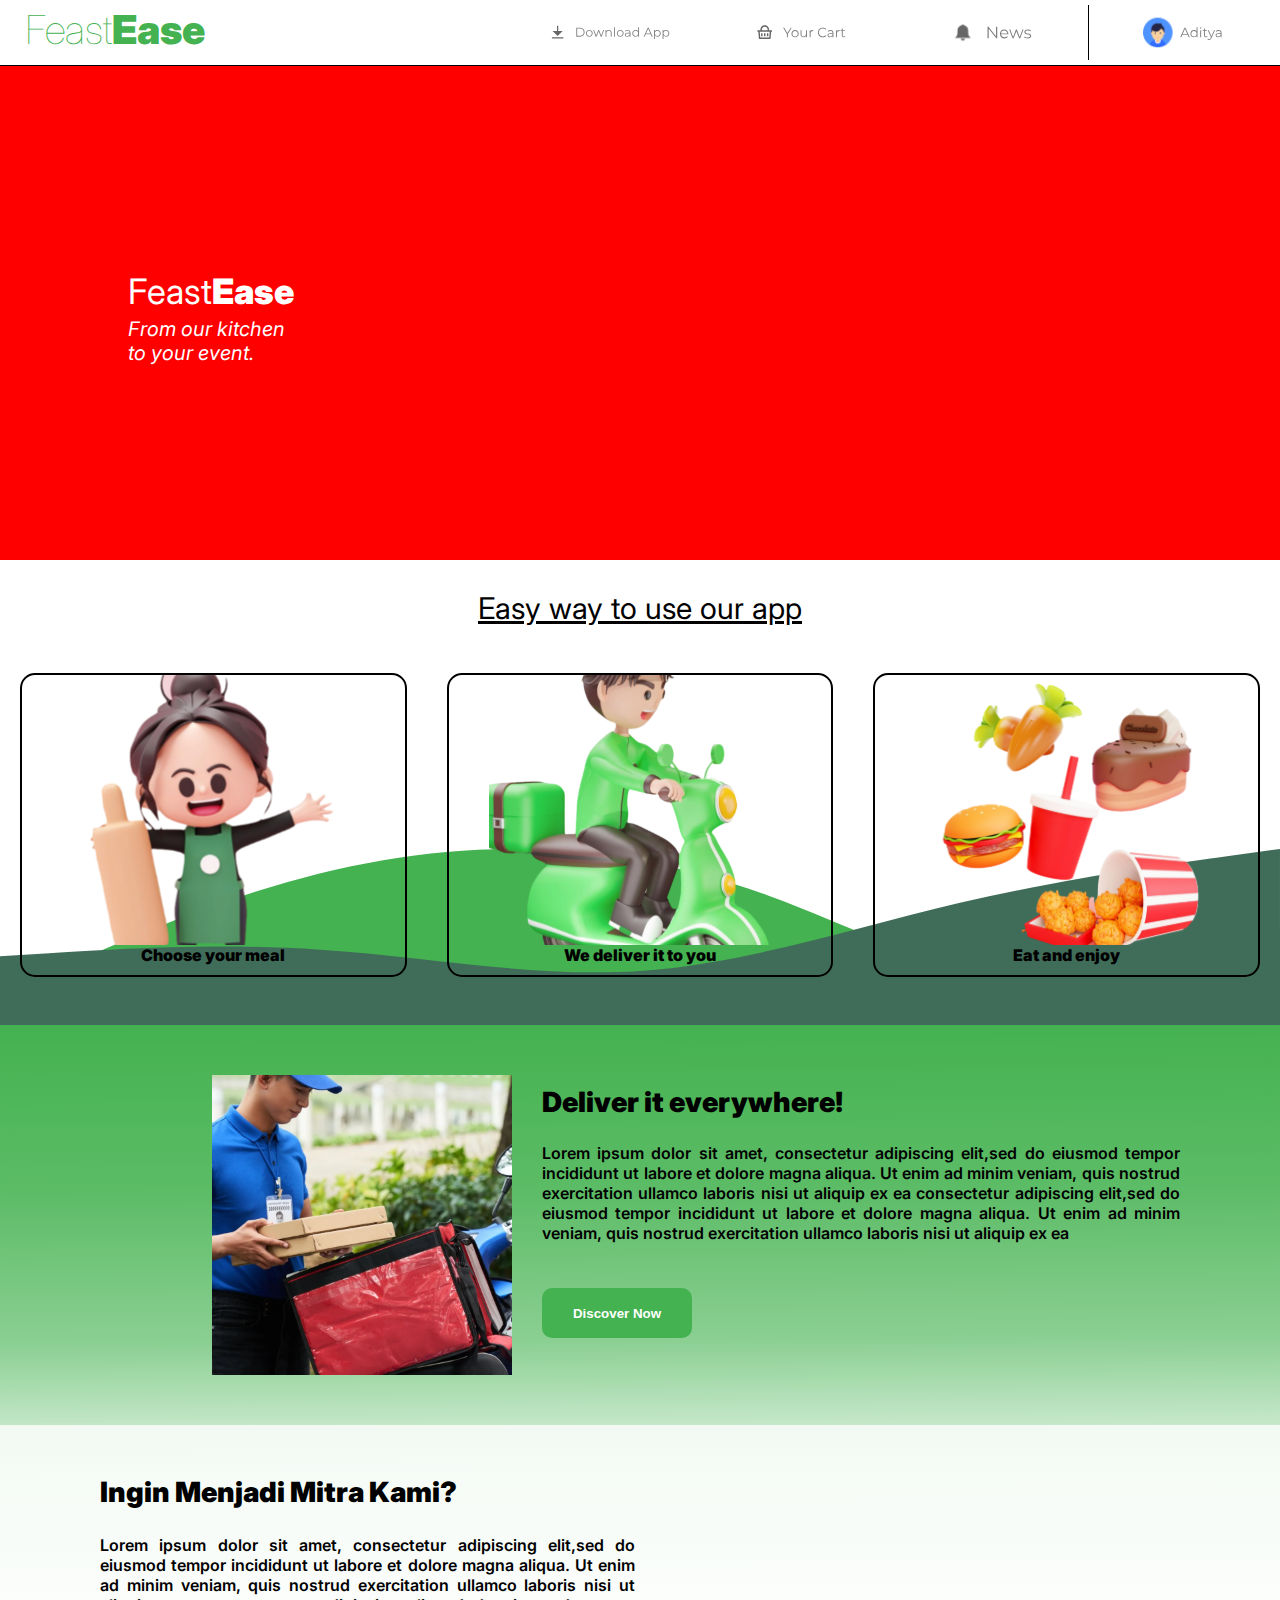
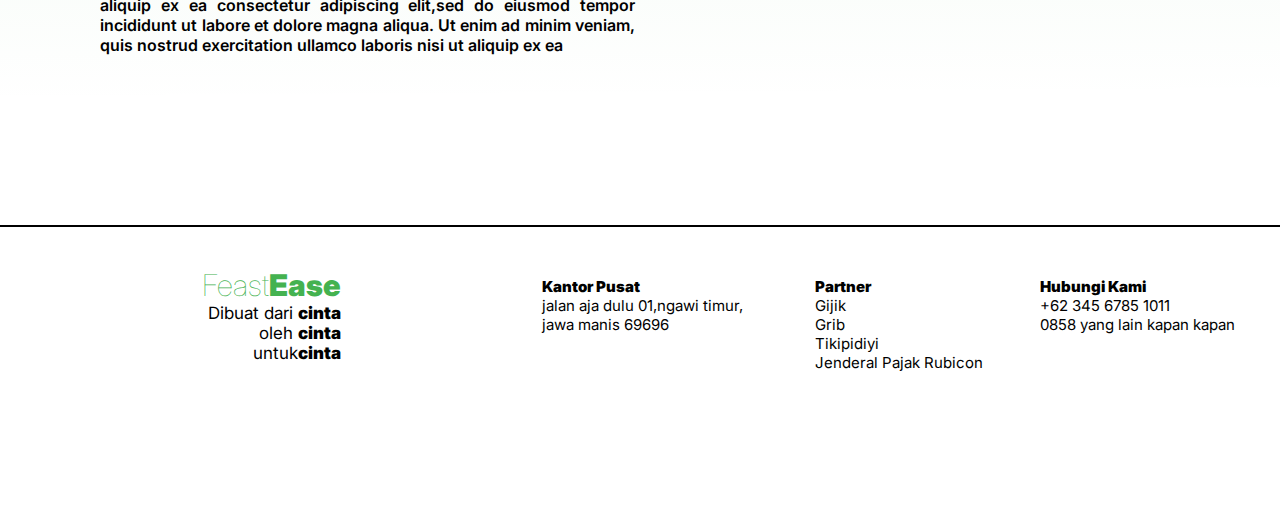
==== docs/index.html @ 5d14538f "migrating" ====
<!DOCTYPE html>
<html lang="en">
    <head>
        <meta charset="UTF-8">
        <meta name="viewport" content="width=device-width, initial-scale=1.0">
        <link rel="stylesheet" href="style_responsive.css" /><!-- link file css "style_main.css" -->

        <link rel="preconnect" href="https://fonts.googleapis.com"><!-- link google API untuk pake font 'Inter' -->
        <link rel="preconnect" href="https://fonts.gstatic.com" crossorigin><!-- link google API untuk pake font 'Inter' -->
        <link href="https://fonts.googleapis.com/css2?family=Inter:wght@400;600&display=swap" rel="stylesheet"><!-- link google API untuk pake font 'Inter' -->
        <link rel="icon" href="../asset_login/FE_logo.svg" type="svg">
        <script src="../script.js"></script>

        <title>
            FeastEase
        </title>

    </head>

    <body>
        
        <div class="container-header" >
            <div class="header-sub_container1" >

                <span class="Feast-header" >Feast</span><span class="Ease-header" >Ease</span>
                
            </div>
            
            <div class="header-sub_container2" >
                <div class="download-app-header" >
                    <img src="../asset_responsive/Download.svg" alt="download app">
                </div>
                
               
                <div class="your-cart-header" >
                    <a href="../checkout.html">
                        <img src="../asset_responsive/Cart.svg" alt="cart">
                    </a>
                </div>
               

                <div class="news-header" >
                    <img src="../asset_responsive/News.svg" alt="news">
                </div>
                
                <div class="account-header" >
                    <div class="account-dropdown" >
                        <a href="register.html">
                            <img src="../asset_responsive/Account.svg" alt="account">
                        </a>
                    </div>
                </div>
            </div>
            

        </div>

        <div class="welcome-banner-container" >
            <div class="welcome-banner-sub_container" >
                <div class="FeastEase-welcome-banner" >
                    
                    <span class="F-welcomer" > Feast</span><span class="E-welcome" >Ease</span><br>
                    <span class="FT-welcome" >
                        From our kitchen<br>
                        to your event.
                    </span>
                </div>
            </div>
        </div>

        <div class="easy-way-title-container">
            <div class="easy-way-title" >
                Easy way to use our app
            </div>
        </div>

        <div class="easy-way-content-container" >

            <div class="easy-way-content-sub_container1">

                <div  class="easyway">

                    <div class="emak2"> </div>

                    <div class="emak2_content" >
                        Choose your meal
                    </div>

                </div>
                
            </div>

            <div class="easy-way-content-sub_container2">

                <div  class="easyway">
                    <div class="abangOjol"> </div>

                    <div class="abang2Ojol_content" >
                        We deliver it to you
                    </div>
                </div>

                
            </div>

            <div class="easy-way-content-sub_container3">


                <div  class="easyway">
                    <div class="food"> </div>

                    <div class="food_content" >
                        Eat and enjoy
                    </div>
                </div>

                
            </div>

            

        </div>

        <div class="deliver-everywhere-container" >

            <div class="deliver-everywhere-sub_container1">
                <div class="blue_man-img">

                </div>
            </div>

            <div class="deliver-everywhere-sub_container2">
                
                <div class="deliver-everywhere_title">
                    Deliver it everywhere!
                </div>

                <div class="deliver-everywhere_content">
                    Lorem ipsum dolor sit amet, consectetur adipiscing elit,sed do 
                    eiusmod tempor incididunt ut labore et dolore magna aliqua. Ut 
                    enim ad minim veniam, quis nostrud exercitation ullamco laboris 
                    nisi ut aliquip ex ea consectetur adipiscing elit,sed do 
                    eiusmod tempor incididunt ut labore et dolore magna aliqua. Ut 
                    enim ad minim veniam, quis nostrud exercitation ullamco laboris 
                    nisi ut aliquip ex ea 
                </div>

                <div class="deliver-everywhere_button">
                    <div class="button-action">
                        <a href="../menu-list_responsive.html">
                            <button class="button-click" >Discover Now</button>
                        </a>
                    </div>
                </div>
            </div>

        </div>

        <div class="mitra-kami-container" >
            <div class="mitra-kami-sub_container1">

                <div  class="mitra-kami_title">
                    Ingin Menjadi Mitra Kami?
                </div>

                <div  class="mitra-kami_content">
                    Lorem ipsum dolor sit amet, consectetur adipiscing elit,sed do 
                    eiusmod tempor incididunt ut labore et dolore magna aliqua. Ut 
                    enim ad minim veniam, quis nostrud exercitation ullamco laboris 
                    nisi ut aliquip ex ea consectetur adipiscing elit,sed do eiusmod 
                    tempor incididunt ut labore et dolore magna aliqua. Ut enim ad 
                    minim veniam, quis nostrud exercitation ullamco laboris 
                    nisi ut aliquip ex ea 
                </div>

            </div>

            <div class="mitra-kami-sub_container1">

                <div  class="mitra-img">

                </div>

            </div>
        </div>

        <div class="footer-container">

            <div class="footer-sub_container1">
                <div class="footer-element1">
                    <div class="FE_footer">
                        <span class="Feast-header" >Feast</span><span class="Ease-header" >Ease</span><br>

                        <div class="FE_content_footer">
                            Dibuat dari <span class="bold_element">cinta</span><br>
                            oleh <span class="bold_element">cinta</span><br>
                            untuk<span class="bold_element">cinta</span><br>
                        </div>
            
                    </div>
                </div>
            </div>

            <div class="footer-sub_container2">
                <div class="footer-element2">
                    <div class="kantor_pusat_footer">
                        <span class="bold_element">Kantor Pusat</span><br>
                        jalan aja dulu 01,ngawi timur,<br>
                        jawa manis 69696 <br>
                    </div>
                </div>
            </div>

            <div class="footer-sub_container3">
                <div class="footer-element3">
                    <div class="kantor_pusat_footer">
                        <span class="bold_element">Partner</span><br>
                        Gijik<br>
                        Grib<br>
                        Tikipidiyi <br>
                        Jenderal Pajak Rubicon <br>
                    </div>
                </div>
            </div>

            <div class="footer-sub_container4">
                <div class="footer-element4">
                    <div class="kantor_pusat_footer">
                        <span class="bold_element">Hubungi Kami</span><br>
                        +62 345 6785 1011<br>
                        0858 yang lain kapan kapan <br>
                    </div>
                </div>
            </div>

        </div>

    </body>

</html>
---- docs/style_responsive.css ----
body{
    display: flex;
    flex-direction: column;
}




/*      Header    Header    Header      Header      Header */
.container-header{
    z-index: 10;
    position: fixed;
    display: flex;

    background-color:white;
    margin: 0px;

    top: 0px;
    left: 0px;
    right: 0px;
    
    min-height: 65px;
    justify-content: center;

    border-bottom: 1px solid black;
}
.header-sub_container1{
    flex-grow: 0;
    font-size: 40px;
    display: flex;

    font-family: 'Inter',sans-serif;
    
    margin-top: 5px;
    margin-bottom: 5px;
    margin-left: 25px;
    margin-right: 1px;

    flex-grow: 0;
    flex-basis: 39%;

    max-height: 70px;
    
}

.Feast-header{
    font-weight: 100;
    color: #44B250;
}
.Ease-header{
    font-weight: 1000;
    color: #44B250;
}

.header-sub_container2{
    flex-grow: 0;
    flex-basis: 61%;
    flex-direction: column;

    display: flex;
    flex-direction: row;

    max-height: 90px;

    margin-top: 5px;
    margin-bottom: 5px;
}

.header-sub_container2 div{
    flex-grow: 0;
    display: flex;
    
    flex-basis: 25%;
    margin-right: 1px;

    justify-content: center;
}

.header-sub_container2 img[alt="download app"]{
    max-width: 120px;
    max-height: 100px;

    margin-top: 5px;
    margin-bottom: 5px;
}

a{
    text-decoration: none;
    display: flex;
}

a[href="checkout.html"]{
    display: flex;
    align-items: center;
    justify-content: center;
}
a[href="login.html"]{
    display: flex;
    align-items: center;
    justify-content: center;
}

.header-sub_container2 img[alt="cart"]{
    max-width: 90px;
    max-height: 60px;

    margin-top: 5px;
    margin-bottom: 5px;
}

.header-sub_container2 img[alt="news"]{
    max-width: 80px;
    max-height: 50px;

    margin-top: 10px;
    margin-bottom: 10px;
}

.account-header{
    border-left: 1px solid black;
}

.header-sub_container2 img[alt="account"]{
    

    max-width: 80px;
    max-height: 50px;

    margin-top: 5px;
    margin-bottom: 5px;

}


/*                       welcome banner                   !!!!!!!!*/


.welcome-banner-container {
    display: flex;
    position: absolute;
    
    background-color: red;
    margin: 0;
    
    top: 65px; 
    left: 0;
    right: 0;
    
    min-height: 500px;
}

.welcome-banner-container{
    background-image: url("../asset_responsive/bgmain5.svg");
    background-size: cover;
    background-position: center;
    background-repeat: no-repeat;

    flex-grow: 0;
    
    left: 0px;
    right: 0px;
}


.welcome-banner-sub_container{
    flex-basis: 50%;
    display: flex;
    flex-direction: column;

    
    justify-content: center;
}
.FeastEase-welcome-banner{
    font-family: 'Inter',sans-serif;
    
    color: white;
    
    margin-left: 20%;

    
}
.F-welcomer{
    line-height: 1.5;
    font-size: 35px;
    font-weight: 400;
}
.E-welcome{
    line-height: 1.5;
    font-size: 35px;
    font-weight: 1000;
}
.FT-welcome{
    font-style: italic;
    font-size: 20px;
}


/*                   easy way to use title                */

.easy-way-title-container{
    display: flex;
    justify-content: center;

    position: absolute;

    background-color: white;

    left: 0;
    right: 0;

    top: 560px;
    min-height: 50px;
}
.easy-way-title{
    font-size: 30px;
    font-family: 'Inter',sans-serif;

    color: black;
    margin-top: 30px;
    text-decoration: underline;
}

/*             easy way to use content            */

.easy-way-content-container{
    position: absolute;
    display: flex;
    
    justify-content: center;

    

    background-color: white;
    min-height: 400px;

    left: 0;
    right: 0;

    top: 625px;

    background-image: url("../asset_login/Vector2.svg"), url("../asset_login/Vector1.svg");
    background-position: left bottom 0%, right bottom 0%;
    background-repeat: no-repeat, no-repeat;
    background-size: contain;

    font-family: "Inter",sans-serif;
    font-size: 16px;
    font-weight: 1000;
    text-align: center;
}

.easy-way-content-sub_container1{
    
    display: flex;
   
    flex-direction: column;

    flex-basis: 33.33%;

    flex-grow: 0;
    
    
    
    
    justify-content: center;
}

.easyway{
    
    
    display: flex;
    flex-direction: column;
    min-height: 300px;

    margin: 20px;

    border: 2px solid black;
    border-radius: 15px;
}

.emak2{
    flex-basis: 90%;
    
    background-image: url("../asset_responsive/emak2.svg");
    background-repeat: no-repeat;
    background-size: cover;
    background-position: center;

    margin-left: 40px;
    margin-right: 40px;
}
.emak2_content{
    flex-basis: 10%;
    
    margin-left: 40px;
    margin-right: 40px;
}

.easy-way-content-sub_container2{
    
    
    display: flex;
    flex-direction: column;

    flex-grow: 0;
    flex-basis: 33.33%;
    
    justify-content: center;
}

.abangOjol{
    flex-basis: 90%;
   
    background-image: url("../asset_responsive/abang-OJOL.svg");
    background-repeat: no-repeat;
    background-size: cover;
    background-position: center;

    margin-left: 40px;
    margin-right: 40px;
}
.abangOjol_content{
    flex-basis: 10%;
    
    margin-left: 40px;
    margin-right: 40px;
}

.easy-way-content-sub_container3{
    
    display: flex;
    flex-direction: column;
    flex-grow: 0;

    flex-basis: 33.33%;
    
    justify-content: center;
}
.food{
    flex-basis: 90%;
    
    background-image: url("../asset_responsive/Food.svg");
    background-repeat: no-repeat;
    background-size: cover;
    background-position: center;

    margin-left: 40px;
    margin-right: 40px;
}
.food_content{
    flex-basis: 10%;
    
    margin-left: 40px;
    margin-right: 40px;
}


/*               Deliver Everywhere              */

.deliver-everywhere-container{

    background-image: url("../asset_responsive/vector3.svg");
    background-position: top;
    background-repeat: no-repeat;
    background-size: cover;
    

    position: absolute;
    display: flex;
    box-sizing: border-box;
    
    justify-content: center;

    
    min-height: 400px;

    left: 0;
    right: 0;

    top: 1025px;
}

.deliver-everywhere-sub_container1{
    
    flex-grow: 0;
    flex-basis: 45%;
    display: flex;
    justify-content: end;
}

.blue_man-img{
   

    background-image: url("../asset_responsive/Blue_man.svg");
    background-size: cover;
    background-position: center;
    background-repeat: no-repeat;

    margin-top: 50px;
    margin-bottom: 50px;
    margin-right: 10px;
    margin-left: 100px;

    flex-grow: 0;

    min-width: 300px;
}

.deliver-everywhere-sub_container2{
    
    flex-grow: 0;
    flex-basis: 55%;

    display: flex;
    flex-direction: column;

    margin-top: 50px;
    margin-bottom: 50px;
    margin-right: 100px;
    margin-left: 20px;

    font-family: 'Inter',sans-serif;
}

.deliver-everywhere_title{
    
    flex-grow: 0;
    flex-basis: 20%;

    font-weight: 1000;
    font-size: 28px;

    margin-top: 10px;
}

.deliver-everywhere_content{
    
    flex-grow: 0;
    flex-basis: 50%;

    text-align: justify;
    font-size: 16px;
    font-weight: 600;
}

.deliver-everywhere_button{
    
    flex-grow: 0;
    flex-basis: 30%;
    display: flex;
}

.button-click{

    font-weight: 600;
    color: white;

    height: 50px;
    width: 150px;
    border-radius: 10px;
    background-color: #44B250;
    border: none;

    cursor: pointer;
}
.button-click:hover{

    font-weight: 600;
    color: #44B250;

    height: 50px;
    width: 150px;
    border-radius: 10px;
    background-color: white;
    
    border: 2px solid black;
}



/*               Mitra    Kami              */

.mitra-kami-container{

    background-image: url("../asset_responsive/vector4.svg");
    background-repeat: no-repeat;
    background-size: cover;
    background-position: center;

    position: absolute;
    display: flex;
    box-sizing: border-box;
    
    justify-content: center;

    background-color: white;
    min-height: 400px;

    left: 0;
    right: 0;

    top: 1425px;
}
.mitra-kami-sub_container1{
    

    display: flex;
    flex-direction: column;

    flex-grow: 0;
    flex-basis: 55%;

    font-family: 'Inter',sans-serif;
    color: black;

    margin-right: 0px;
}
.mitra-kami_title{

    margin-top: 50px;
    margin-left: 100px;
    margin-right: 5px;

    
    flex-grow: 0;
    flex-basis: 20%;

    font-size: 28px;
    font-weight: 1000;
}
.mitra-kami_content{


    margin-left: 100px;
    margin-right: 5px;
    margin-bottom: 50px;

    flex-grow: 0;
    flex-basis: 80%;
    font-weight: 600;
    text-align: justify;

    font-size: 16px;
    
}

.mitra-kami-sub_container2{
    

    display: flex;
    justify-content: center;
    flex-direction: row;

    flex-grow: 0;
    flex-basis: 45%;
}
.mitra-img{
    

    background-image: url("../asset_responsive/two-business-men-shaking-hands\ 1.svg");
    background-size: cover;
    background-position: center;
    background-repeat: no-repeat;

    margin-top: 50px;
    margin-bottom: 50px;
    margin-right: 100px;
    margin-left: 5px;

    flex-grow: 0;

    min-height: 300px;
}



/*      foooooooooooooter       */


.footer-container{

    border-top: 2px solid black;
    position: absolute;
    display: flex;
    box-sizing: border-box;

    background-color: white;
    min-height: 300px;

    left: 0;
    right: 0;

    top: 1825px;

    font-family: 'Inter',sans-serif;
}

.footer-sub_container1{
    flex-grow: 0;
    flex-basis: 40%;
    

    display: flex;
    justify-content: center;
    margin-top: 20px;
}

.footer-element1{
    
    min-width: 200px;

    margin-left: 10px;
    margin-right: 40px;
    margin-top: 20px;
    margin-bottom: 40px;

    text-align: end;
}
.FE_footer{
    font-size: 30px;
}
.FE_content_footer{
    font-size: 17px;
}

.footer-sub_container2{
    margin-top: 20px;
    flex-grow: 0;
    flex-basis: 20%;
    

    display: flex;
    justify-content: center;
}

.footer-element2{
    
    min-width: 150px;

    margin-left: 10px;
    margin-right: 5px;
    margin-top: 20px;
    margin-bottom: 40px;
}
.kantor_pusat_footer{
    font-size: 15px;
    margin-top: 10px;
}

.footer-sub_container3{
    margin-top: 20px;
    flex-grow: 0;
    flex-basis: 20%;
    

    display: flex;
    justify-content: center;
}

.footer-element3{
    
    min-width: 150px;

    margin-left: 10px;
    margin-right: 5px;
    margin-top: 20px;
    margin-bottom: 40px;
}

.footer-sub_container4{
    margin-top: 20px;
    flex-grow: 0;
    flex-basis: 20%;
    

    display: flex;
    justify-content: center;
}

.footer-element4{
    
    min-width: 150px;

    margin-left: 10px;
    margin-right: 40px;
    margin-top: 20px;
    margin-bottom: 40px;
}

.bold_element{
    font-weight: 1000;
}









/* responsive css for device(mostly mobile) with screen width 640px or less */

@media(max-width:800px){
    .container-header{
        background-color: white;
        flex-direction: column;
        min-height: 55px;
    }

    .header-sub_container1{
        flex-grow: 0;
        font-size: 20px;
        display: flex;

        text-align: left;
    
        font-family: 'Inter',sans-serif;
        
        margin-top: 0px;
        margin-bottom: 0px;
        margin-left: 10px;
        margin-right: 10px;

        left: 0px;
        right: 0px;
    
        flex-grow: 0;
        flex-basis: 39%;

        border-bottom: 1px solid black;
    }

    .header-sub_container2 div{
        flex-grow: 0;
        display: flex;
        
        
        
        margin-top: 0px;
        margin-bottom: 0px;
        margin-left: 0px;
        
        flex-basis: 25%;
        margin-right: 1px;

        justify-content: center;
    }

    .your-cart-header{
        border-left: 1px solid black;
        border-right: 1px solid black;
    }

    .header-sub_container2 img[alt="download app"]{
        
    
        max-width: 80px;
        max-height: 30px;
        
    }
    
    .header-sub_container2 img[alt="cart"]{
        
    
        max-width: 65px;
        max-height: 30px;
    
    }
    
    .header-sub_container2 img[alt="news"]{
        
    
        max-width: 50px;
        max-height: 30px;

    
    }
    
    .header-sub_container2 img[alt="account"]{
        
    
        max-width: 50px;
        max-height: 30px;
    
    }

    .welcome-banner-container {
        flex-direction: column;
        min-height: 450px;
    }

    .welcome-banner-sub_container{
        flex-direction: row;
    }

    .FeastEase-welcome-banner{
        font-family: 'Inter',sans-serif;
        
        color: white;
        
        margin-left: 0px;
        margin-top: 100px;
        
    }

    .easy-way-title-container{
        justify-content: center;
        margin: 0px;
        border-top: 2px solid black;
        top: 515px;
    }
    .easy-way-title{
        font-size: 16px;
        margin-top: 40px;
        margin-bottom: 30px;
        margin: 10v;
    }

    .easyway{
        margin: 0px;
        margin-left: 20vw;
        margin-right: 20vw;
        background-color: white;
    }

    .emak2{
        margin: 0px;
    }
    .emak2_content{
        margin: 0px;
    }

    .abangOjol{
        margin: 0px;
    }

    .food{
        margin: 0px;
    }

    .easy-way-content-container{
       flex-direction: column;
       height: 1000px;
    }

    .easy-way-content-sub_container1{
        min-height: 100px;
        margin: 0px;
        flex-direction: column;
    }
   





    .deliver-everywhere-container{
        flex-direction: column;
        height: 500px;
        top: 1620px;
    }
    
    .deliver-everywhere-sub_container1{

        margin-top: 40px;
        justify-content: center;

        margin-left: 20vw;
        margin-right: 20vw;
    }
    .blue_man-img{
        margin: 0px;
        min-width: 200px;
    }



    .deliver-everywhere-sub_container2{

        margin: 0px;
    }
    .deliver-everywhere_title{
        text-align: center;
        font-size: 16px;
    }
    .deliver-everywhere_content{
        margin-left: 50px;
        margin-right: 50px;
        flex-basis: 40%;
        font-size: 10px;
    }
    .deliver-everywhere_button{
        justify-content: center;
        flex-basis: 40%;
    }



    .mitra-kami-container{
        flex-direction: column;
        min-height: 610px;
        top: 2120px;

        height: 300px;

    }
    .mitra-kami_title{
        margin: 0px;
        text-align: center;
        margin-bottom: 10px;
        flex-basis: 40%;
        margin-top: 100px;
        font-size: 16px;
    }
    .mitra-kami_content{
        margin: 0px;
        margin-left: 50px;
        margin-right: 50px;
        flex-basis: 50%;
        font-size: 10px;
    }

    .mitra-img{
        margin-top: 10px;
        margin-left: 50px;
        margin-right: 50px;
        margin-bottom: 20px;
        
        min-width: 200px;
    }




    .footer-container{
        
        flex-direction: column;
        justify-content: center;

        min-height: 300px;
        top: 2730px;
    }
    .footer-sub_container1{
        margin: 0px;
        flex-basis: 25%;
        font-size: 5px;
        justify-content: center;
    }
    .footer-element1{
        margin: 0px;
        text-align: center;
    }

    .FE_footer{
        font-size: 22px;
    }
    .FE_content_footer{
        font-size: 12px;
    }

    .footer-sub_container2{
        margin: 0px;
        flex-basis: 25%;
        justify-content: center;
    }
    .footer-element2{
        margin: 0px;
        text-align: center;
        
    }
    .kantor_pusat_footer{
        font-size: 12px;
    }

    .footer-sub_container3{
        margin: 0px;
        flex-basis: 25%;
        justify-content: center;
    }
    .footer-element3{
        margin: 0px;
        text-align: center;
    }

    .footer-sub_container4{
        margin: 0px;
        flex-basis: 25%;
        justify-content: center;
    }
    .footer-element4{
        margin: 0px;
        text-align: center;
        margin-bottom: 20px;
    }
}



@media(max-width:390px){

    .button-action{
        margin-top: 10px;
    }
    .button-click{
        width: 90px;
        height: 30px;
        font-size: 10px;
        border-radius: 8px;
    }
}
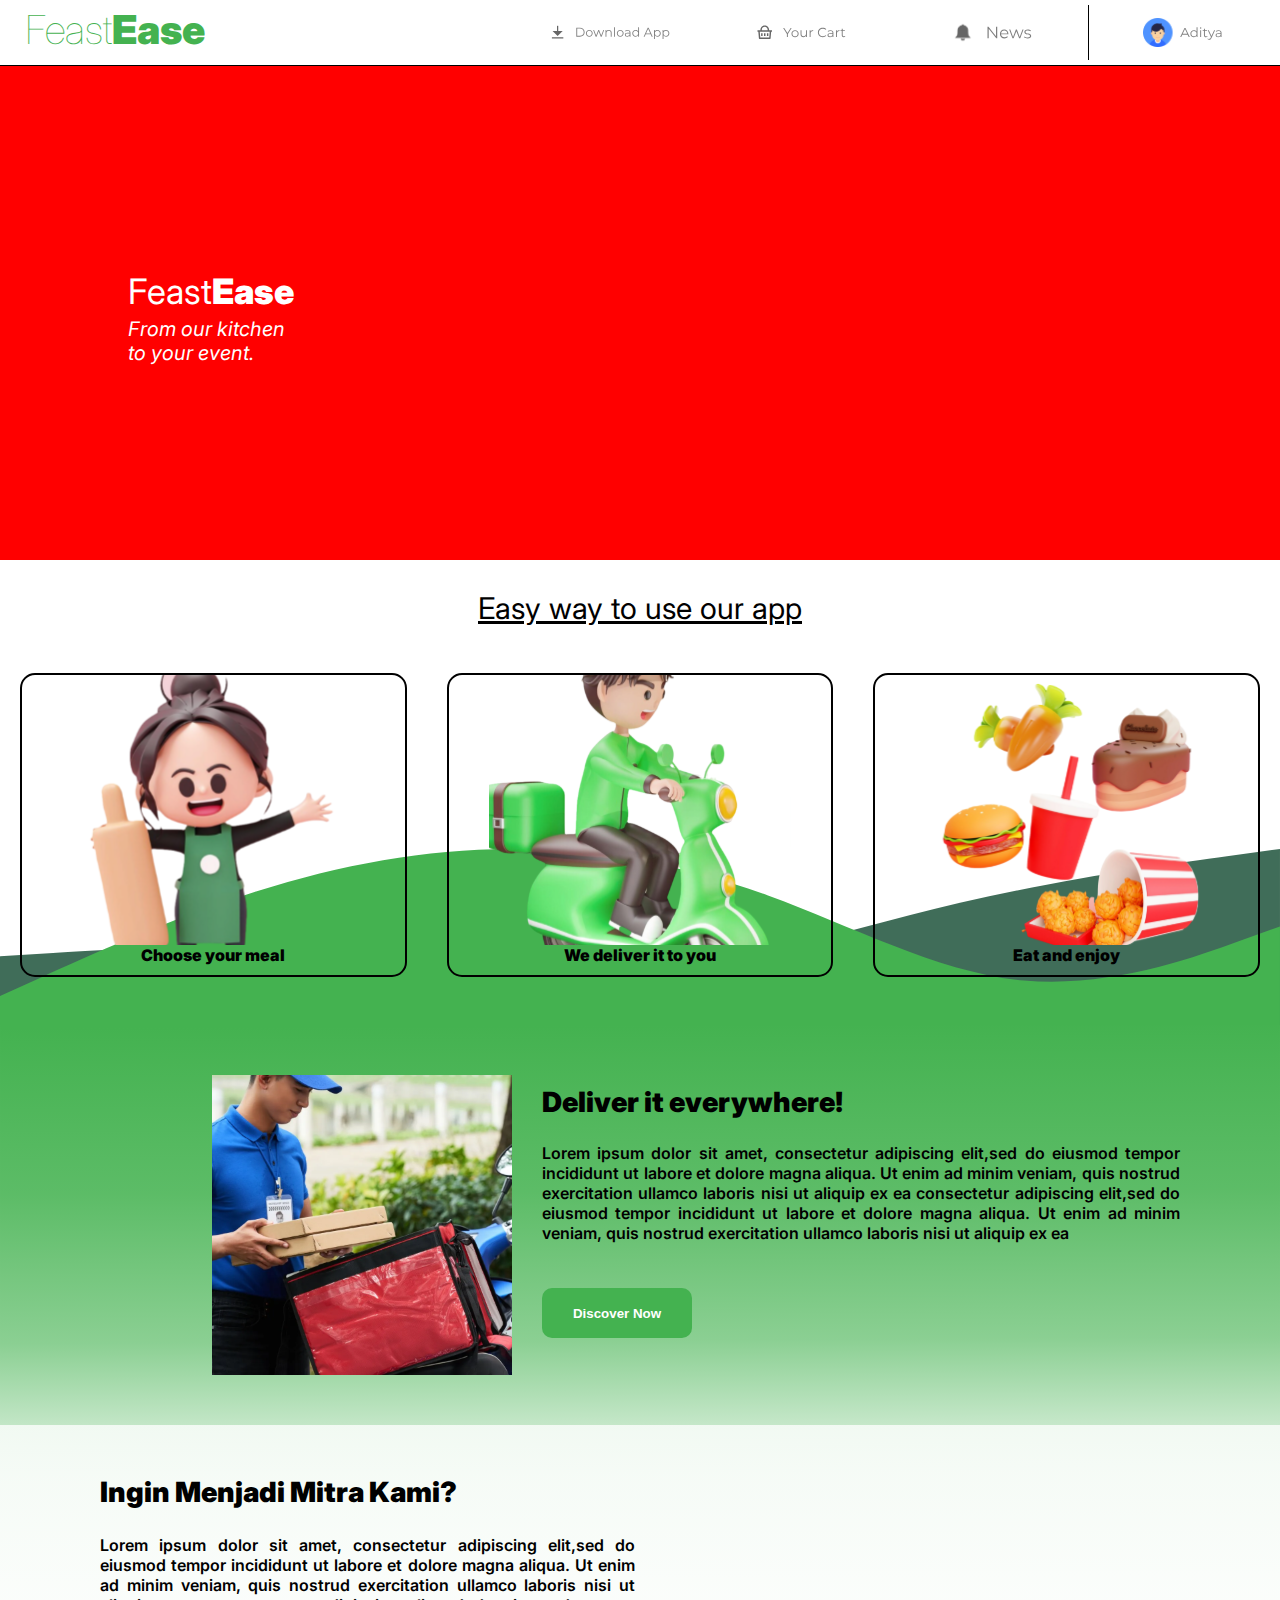
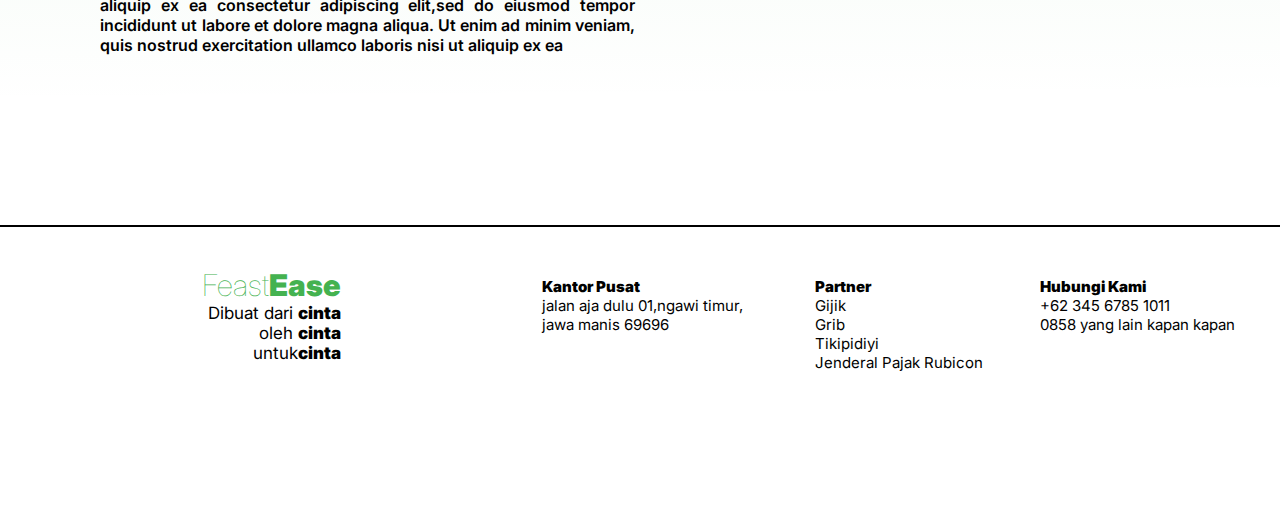
==== commit 780a0e6c: "rebase" ====
--- a/docs/index.html
+++ b/docs/index.html
@@ -8,8 +8,8 @@
         <link rel="preconnect" href="https://fonts.googleapis.com"><!-- link google API untuk pake font 'Inter' -->
         <link rel="preconnect" href="https://fonts.gstatic.com" crossorigin><!-- link google API untuk pake font 'Inter' -->
         <link href="https://fonts.googleapis.com/css2?family=Inter:wght@400;600&display=swap" rel="stylesheet"><!-- link google API untuk pake font 'Inter' -->
-        <link rel="icon" href="../asset_login/FE_logo.svg" type="svg">
-        <script src="../script.js"></script>
+        <link rel="icon" href="asset_login/FE_logo.svg" type="svg">
+        <script src="script.js"></script>
 
         <title>
             FeastEase
@@ -28,25 +28,25 @@
             
             <div class="header-sub_container2" >
                 <div class="download-app-header" >
-                    <img src="../asset_responsive/Download.svg" alt="download app">
+                    <img src="asset_responsive/Download.svg" alt="download app">
                 </div>
                 
                
                 <div class="your-cart-header" >
-                    <a href="../checkout.html">
-                        <img src="../asset_responsive/Cart.svg" alt="cart">
+                    <a href="checkout.html">
+                        <img src="asset_responsive/Cart.svg" alt="cart">
                     </a>
                 </div>
                
 
                 <div class="news-header" >
-                    <img src="../asset_responsive/News.svg" alt="news">
+                    <img src="asset_responsive/News.svg" alt="news">
                 </div>
                 
                 <div class="account-header" >
                     <div class="account-dropdown" >
-                        <a href="register.html">
-                            <img src="../asset_responsive/Account.svg" alt="account">
+                        <a href="login.html">
+                            <img src="asset_responsive/Account.svg" alt="account">
                         </a>
                     </div>
                 </div>
@@ -147,7 +147,7 @@
 
                 <div class="deliver-everywhere_button">
                     <div class="button-action">
-                        <a href="../menu-list_responsive.html">
+                        <a href="menu-list_responsive.html">
                             <button class="button-click" >Discover Now</button>
                         </a>
                     </div>
--- a/docs/style_responsive.css
+++ b/docs/style_responsive.css
@@ -151,7 +151,7 @@
 }
 
 .welcome-banner-container{
-    background-image: url("../asset_responsive/bgmain5.svg");
+    background-image: url("./asset_responsive/bgmain5.svg");
     background-size: cover;
     background-position: center;
     background-repeat: no-repeat;
@@ -239,7 +239,7 @@
 
     top: 625px;
 
-    background-image: url("../asset_login/Vector2.svg"), url("../asset_login/Vector1.svg");
+    background-image: url("./asset_login/Vector1.svg"), url("./asset_login/Vector2.svg");
     background-position: left bottom 0%, right bottom 0%;
     background-repeat: no-repeat, no-repeat;
     background-size: contain;
@@ -282,7 +282,7 @@
 .emak2{
     flex-basis: 90%;
     
-    background-image: url("../asset_responsive/emak2.svg");
+    background-image: url("./asset_responsive/emak2.svg");
     background-repeat: no-repeat;
     background-size: cover;
     background-position: center;
@@ -312,7 +312,7 @@
 .abangOjol{
     flex-basis: 90%;
    
-    background-image: url("../asset_responsive/abang-OJOL.svg");
+    background-image: url("./asset_responsive/abang-OJOL.svg");
     background-repeat: no-repeat;
     background-size: cover;
     background-position: center;
@@ -340,7 +340,7 @@
 .food{
     flex-basis: 90%;
     
-    background-image: url("../asset_responsive/Food.svg");
+    background-image: url("./asset_responsive/Food.svg");
     background-repeat: no-repeat;
     background-size: cover;
     background-position: center;
@@ -360,7 +360,7 @@
 
 .deliver-everywhere-container{
 
-    background-image: url("../asset_responsive/vector3.svg");
+    background-image: url("./asset_responsive/vector3.svg");
     background-position: top;
     background-repeat: no-repeat;
     background-size: cover;
@@ -392,7 +392,7 @@
 .blue_man-img{
    
 
-    background-image: url("../asset_responsive/Blue_man.svg");
+    background-image: url("./asset_responsive/Blue_man.svg");
     background-size: cover;
     background-position: center;
     background-repeat: no-repeat;
@@ -483,7 +483,7 @@
 
 .mitra-kami-container{
 
-    background-image: url("../asset_responsive/vector4.svg");
+    background-image: url("./asset_responsive/vector4.svg");
     background-repeat: no-repeat;
     background-size: cover;
     background-position: center;
@@ -558,7 +558,7 @@
 .mitra-img{
     
 
-    background-image: url("../asset_responsive/two-business-men-shaking-hands\ 1.svg");
+    background-image: url("./asset_responsive/two-business-men-shaking-hands\ 1.svg");
     background-size: cover;
     background-position: center;
     background-repeat: no-repeat;
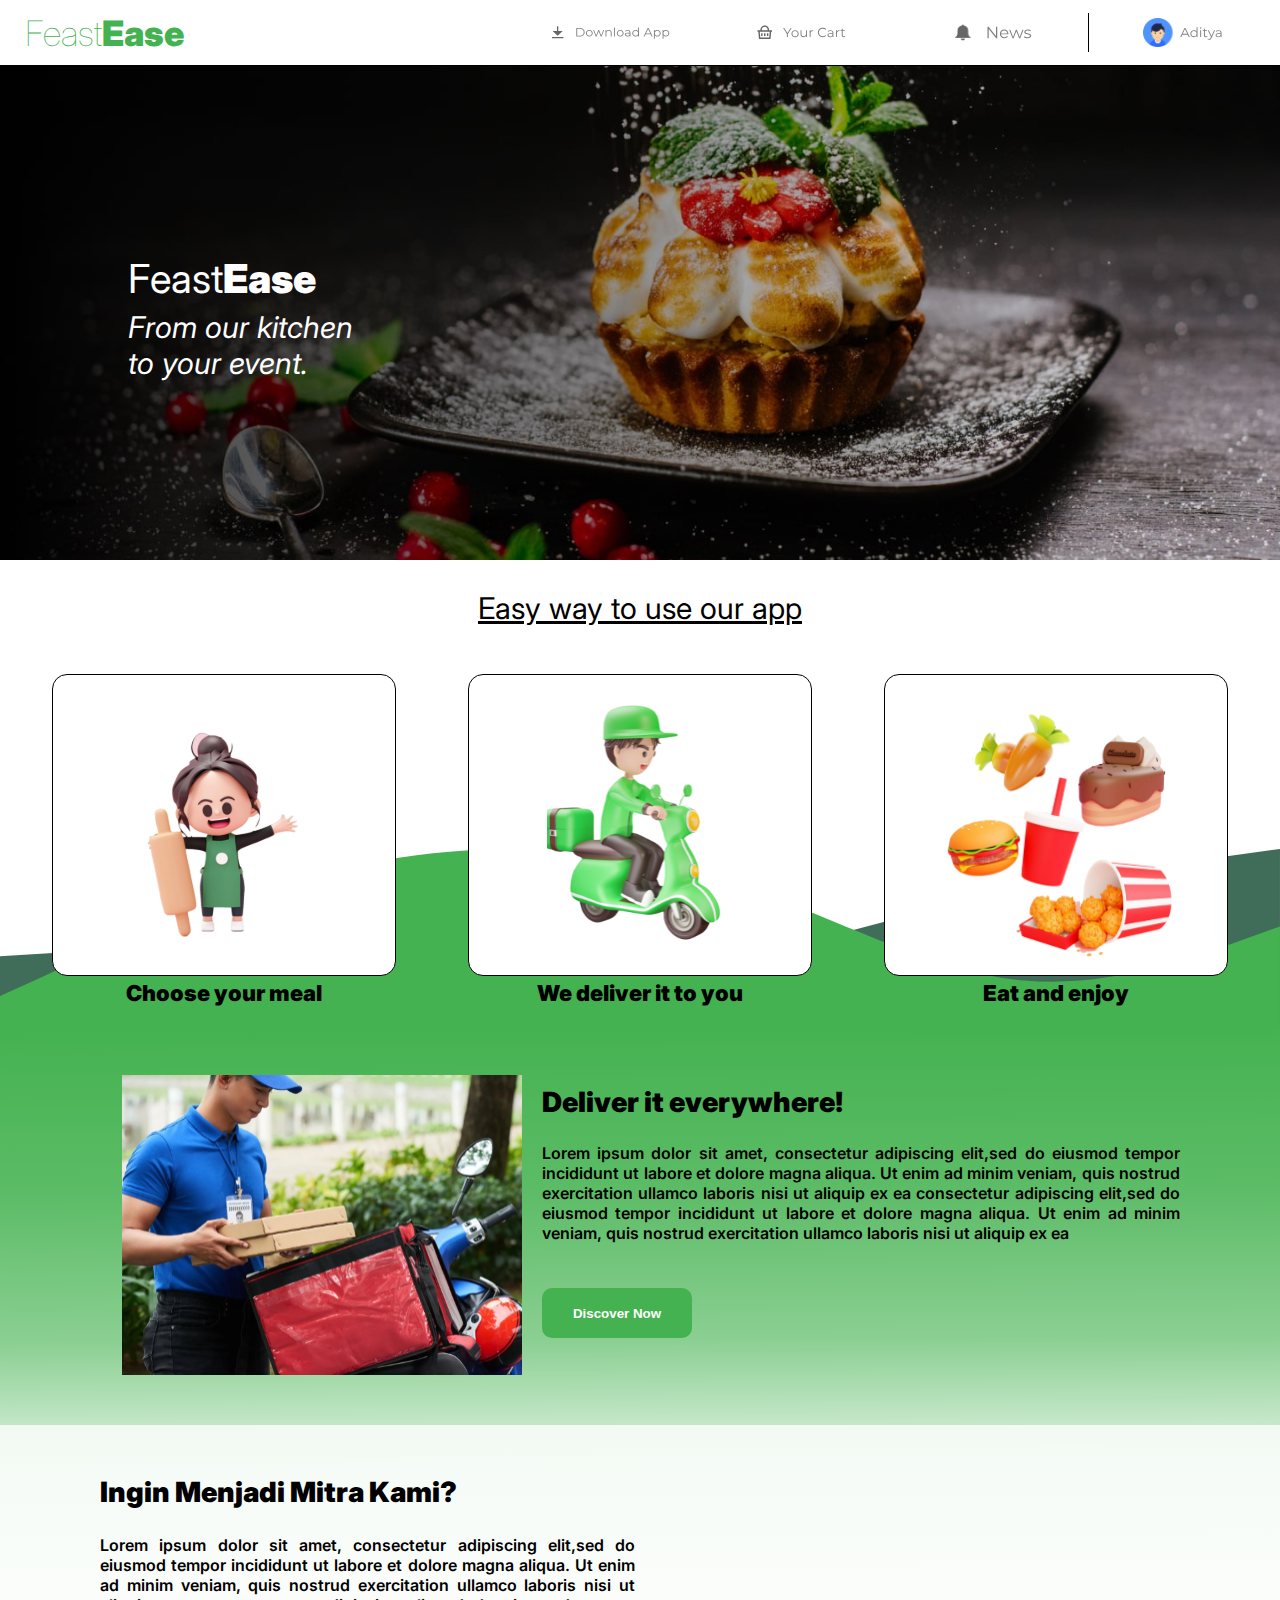
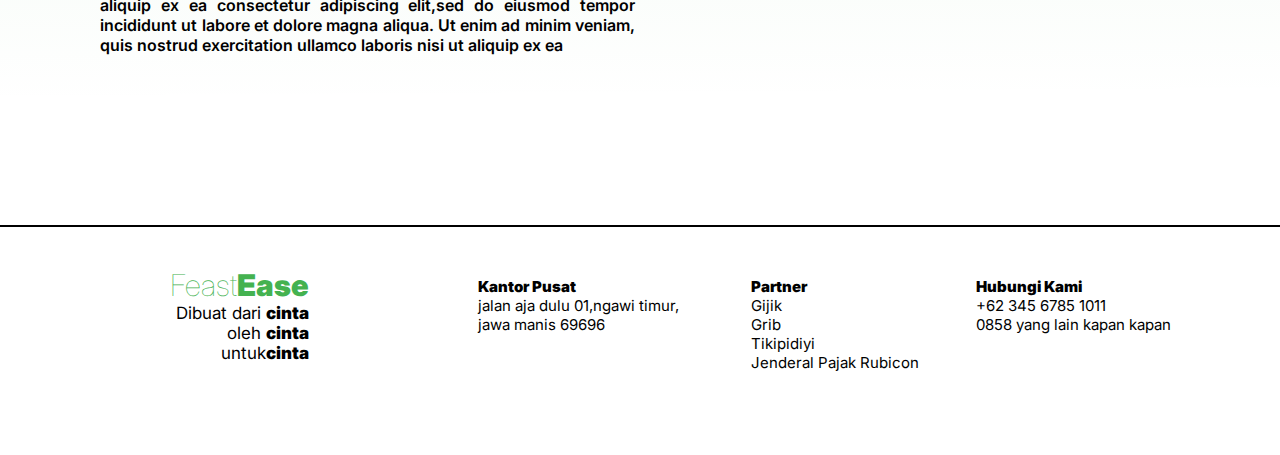
==== commit d90f081f: "responsive fixup on main page" ====
--- a/docs/index.html
+++ b/docs/index.html
@@ -3,7 +3,7 @@
     <head>
         <meta charset="UTF-8">
         <meta name="viewport" content="width=device-width, initial-scale=1.0">
-        <link rel="stylesheet" href="style_responsive.css" /><!-- link file css "style_main.css" -->
+        <link rel="stylesheet" href="style_index.css" /><!-- link file css "style_main.css" -->
 
         <link rel="preconnect" href="https://fonts.googleapis.com"><!-- link google API untuk pake font 'Inter' -->
         <link rel="preconnect" href="https://fonts.gstatic.com" crossorigin><!-- link google API untuk pake font 'Inter' -->
@@ -80,7 +80,9 @@
 
                 <div  class="easyway">
 
-                    <div class="emak2"> </div>
+                    <div class="emak2"> 
+                        <img src="./asset_responsive/emak2.svg" alt="">
+                    </div>
 
                     <div class="emak2_content" >
                         Choose your meal
@@ -93,7 +95,9 @@
             <div class="easy-way-content-sub_container2">
 
                 <div  class="easyway">
-                    <div class="abangOjol"> </div>
+                    <div class="abangOjol">
+                        <img src="./asset_responsive/abang-OJOL.svg" alt="">    
+                    </div>
 
                     <div class="abang2Ojol_content" >
                         We deliver it to you
@@ -107,7 +111,9 @@
 
 
                 <div  class="easyway">
-                    <div class="food"> </div>
+                    <div class="food"> 
+                        <img src="./asset_responsive/Food.svg" alt="">
+                    </div>
 
                     <div class="food_content" >
                         Eat and enjoy
--- a/docs/style_index.css
+++ b/docs/style_index.css
@@ -0,0 +1,979 @@
+
+body{
+    display: flex;
+    flex-direction: column;
+}
+
+/*      Header    Header    Header      Header      Header */
+.container-header{
+    z-index: 10;
+    position: fixed;
+    display: flex;
+
+    background-color:white;
+    margin: 0px;
+
+    top: 0px;
+    left: 0px;
+    right: 0px;
+    
+    min-height: 65px;
+    justify-content: center;
+
+    border-bottom: 1px solid black;
+}
+.header-sub_container1{
+    flex-grow: 0;
+    font-size: 35px;
+    display: flex;
+    align-items: center;
+    font-family: 'Inter',sans-serif;
+    
+    margin-top: 5px;
+    margin-bottom: 5px;
+    margin-left: 25px;
+    margin-right: 1px;
+
+    flex-grow: 0;
+    flex-basis: 39%;
+
+    max-height: 70px;
+    
+}
+
+.Feast-header{
+    font-weight: 100;
+    color: #44B250;
+}
+.Ease-header{
+    font-weight: 1000;
+    color: #44B250;
+}
+
+.header-sub_container2{
+    flex-grow: 0;
+    flex-basis: 61%;
+    flex-direction: column;
+    align-items: center;
+    display: flex;
+    flex-direction: row;
+
+    max-height: 90px;
+
+    margin-top: 5px;
+    margin-bottom: 5px;
+}
+
+.header-sub_container2 div{
+    flex-grow: 0;
+    display: flex;
+    
+    flex-basis: 25%;
+    margin-right: 1px;
+
+    justify-content: center;
+}
+
+.header-sub_container2 img[alt="download app"]{
+    max-width: 120px;
+    max-height: 100px;
+
+    margin-top: 5px;
+    margin-bottom: 5px;
+}
+
+a{
+    text-decoration: none;
+    display: flex;
+}
+
+a[href="checkout.html"]{
+    display: flex;
+    align-items: center;
+    justify-content: center;
+}
+a[href="login.html"]{
+    display: flex;
+    align-items: center;
+    justify-content: center;
+}
+
+.header-sub_container2 img[alt="cart"]{
+    max-width: 90px;
+    max-height: 60px;
+
+    margin-top: 5px;
+    margin-bottom: 5px;
+}
+
+.header-sub_container2 img[alt="news"]{
+    max-width: 80px;
+    max-height: 50px;
+
+    margin-top: 10px;
+    margin-bottom: 10px;
+}
+
+.account-header{
+    border-left: 1px solid black;
+}
+
+.header-sub_container2 img[alt="account"]{
+    
+
+    max-width: 80px;
+    max-height: 50px;
+
+    margin-top: 5px;
+    margin-bottom: 5px;
+
+}
+
+
+/*                       welcome banner                   !!!!!!!!*/
+
+
+.welcome-banner-container {
+    display: flex;
+    position: absolute;
+    
+    background-color: red;
+    margin: 0;
+    
+    top: 65px; 
+    left: 0;
+    right: 0;
+    
+    min-height: 500px;
+}
+
+.welcome-banner-container{
+    background-image: url("./asset_responsive/Property\ 1=Pastry\ di\ taburin\ gula-min.jpg");
+    background-size: cover;
+    background-position: center;
+    background-repeat: no-repeat;
+
+    flex-grow: 0;
+    
+    left: 0px;
+    right: 0px;
+}
+
+
+.welcome-banner-sub_container{
+    flex-basis: 50%;
+    display: flex;
+    flex-direction: column;
+    justify-content: center;
+}
+.FeastEase-welcome-banner{
+    font-family: 'Inter',sans-serif;
+    
+    color: white;
+    
+    margin-left: 20%;
+
+    
+}
+.F-welcomer{
+    line-height: 1.5;
+    font-size: 40px;
+    font-weight: 400;
+}
+.E-welcome{
+    line-height: 1.5;
+    font-size: 40px;
+    font-weight: 1000;
+}
+.FT-welcome{
+    font-style: italic;
+    font-size: 30px;
+}
+
+
+/*                   easy way to use title                */
+
+.easy-way-title-container{
+    display: flex;
+    justify-content: center;
+
+    position: absolute;
+
+    background-color: white;
+
+    left: 0;
+    right: 0;
+
+    top: 560px;
+    min-height: 50px;
+}
+.easy-way-title{
+    font-size: 30px;
+    font-family: 'Inter',sans-serif;
+
+    color: black;
+    margin-top: 30px;
+    text-decoration: underline;
+}
+
+/*             easy way to use content            */
+
+.easy-way-content-container{
+    position: absolute;
+    display: flex;
+    justify-content: space-evenly;
+    background-color: white;
+    height: 400px;
+
+    left: 0;
+    right: 0;
+
+    top: 625px;
+
+    background-image: url("./asset_login/Vector1.svg"), url("./asset_login/Vector2.svg");
+    background-position: left bottom 0%, right bottom 0%;
+    background-repeat: no-repeat, no-repeat;
+    background-size: contain;
+
+    font-family: "Inter",sans-serif;
+    font-size: 16px;
+    font-weight: 1000;
+    text-align: center;
+}
+.easy-way-content-container img{
+    height: 300px;
+    width: 300px;
+}
+
+.easy-way-content-sub_container1{
+    
+    display: flex;
+    flex-direction: column;
+    width: 30vw;
+    flex-grow: 0;
+    justify-content: center;
+}
+
+.easyway{
+    
+    
+    display: flex;
+    flex-direction: column;
+    height: 300px;
+
+    margin: 20px;
+
+    align-items: center;
+    border: 1px solid black;
+    border-radius: 15px;
+    font-size: 22px;
+    background-color: white;
+}
+
+.emak2{
+    flex-basis: 80%;
+    margin-left: 40px;
+    margin-right: 40px;
+}
+.emak2_content{
+    display: flex;
+    flex-basis: 20%;
+    margin-left: 40px;
+    margin-right: 40px;
+    align-items: center;
+}
+
+.easy-way-content-sub_container2{
+    display: flex;
+    flex-direction: column;
+    width: 30vw;
+    
+    justify-content: center;
+}
+
+.abangOjol{
+    flex-basis: 90%;
+
+    margin-left: 40px;
+    margin-right: 40px;
+}
+.abangOjol_content{
+    flex-basis: 10%;
+    
+    margin-left: 40px;
+    margin-right: 40px;
+}
+
+.easy-way-content-sub_container3{
+    
+    display: flex;
+    flex-direction: column;
+    width: 30vw;
+    
+    justify-content: center;
+}
+.food{
+    flex-basis: 90%;
+
+    margin-left: 40px;
+    margin-right: 40px;
+}
+.food_content{
+    flex-basis: 10%;
+    
+    margin-left: 40px;
+    margin-right: 40px;
+}
+
+
+/*               Deliver Everywhere              */
+
+.deliver-everywhere-container{
+
+    background-image: url("./asset_responsive/vector3.svg");
+    background-position: top;
+    background-repeat: no-repeat;
+    background-size: cover;
+    
+
+    position: absolute;
+    display: flex;
+    box-sizing: border-box;
+    
+    justify-content: center;
+
+    
+    min-height: 400px;
+
+    left: 0;
+    right: 0;
+
+    top: 1025px;
+}
+
+.deliver-everywhere-sub_container1{
+    
+    flex-grow: 0;
+    flex-basis: 45%;
+    display: flex;
+    justify-content: end;
+    align-items: center;
+}
+
+.blue_man-img{
+   
+
+    background-image: url("./asset_responsive/Blue_man.svg");
+    background-size: cover;
+    background-position: center;
+    background-repeat: no-repeat;
+
+    height: 300px;
+    width: 400px;
+
+    flex-grow: 0;
+}
+
+.deliver-everywhere-sub_container2{
+    
+    flex-grow: 0;
+    flex-basis: 55%;
+
+    display: flex;
+    flex-direction: column;
+
+    margin-top: 50px;
+    margin-bottom: 50px;
+    margin-right: 100px;
+    margin-left: 20px;
+
+    font-family: 'Inter',sans-serif;
+}
+
+.deliver-everywhere_title{
+    
+    flex-grow: 0;
+    flex-basis: 20%;
+
+    font-weight: 1000;
+    font-size: 28px;
+
+    margin-top: 10px;
+}
+
+.deliver-everywhere_content{
+    
+    flex-grow: 0;
+    flex-basis: 50%;
+
+    text-align: justify;
+    font-size: 16px;
+    font-weight: 600;
+}
+
+.deliver-everywhere_button{
+    
+    flex-grow: 0;
+    flex-basis: 30%;
+    display: flex;
+}
+
+.button-click{
+
+    font-weight: 600;
+    color: white;
+
+    height: 50px;
+    width: 150px;
+    border-radius: 10px;
+    background-color: #44B250;
+    border: none;
+
+    cursor: pointer;
+}
+.button-click:hover{
+
+    font-weight: 600;
+    color: #44B250;
+
+    height: 50px;
+    width: 150px;
+    border-radius: 10px;
+    background-color: white;
+    
+    border: 2px solid black;
+}
+
+
+
+/*               Mitra    Kami              */
+
+.mitra-kami-container{
+
+    background-image: url("./asset_responsive/vector4.svg");
+    background-repeat: no-repeat;
+    background-size: cover;
+    background-position: center;
+
+    position: absolute;
+    display: flex;
+    box-sizing: border-box;
+    
+    justify-content: center;
+
+    background-color: white;
+    min-height: 400px;
+
+    left: 0;
+    right: 0;
+
+    top: 1425px;
+}
+.mitra-kami-sub_container1{
+    
+
+    display: flex;
+    flex-direction: column;
+
+    flex-grow: 0;
+    flex-basis: 55%;
+
+    font-family: 'Inter',sans-serif;
+    color: black;
+
+    margin-right: 0px;
+}
+.mitra-kami_title{
+
+    margin-top: 50px;
+    margin-left: 100px;
+    margin-right: 5px;
+
+    
+    flex-grow: 0;
+    flex-basis: 20%;
+
+    font-size: 28px;
+    font-weight: 1000;
+}
+.mitra-kami_content{
+
+
+    margin-left: 100px;
+    margin-right: 5px;
+    margin-bottom: 50px;
+
+    flex-grow: 0;
+    flex-basis: 80%;
+    font-weight: 600;
+    text-align: justify;
+
+    font-size: 16px;
+    
+}
+
+.mitra-kami-sub_container2{
+    
+
+    display: flex;
+    justify-content: center;
+    flex-direction: row;
+
+    flex-grow: 0;
+    flex-basis: 45%;
+}
+.mitra-img{
+    
+
+    background-image: url("./asset_responsive/two-business-men-shaking-hands\ 1.svg");
+    background-size: cover;
+    background-position: center;
+    background-repeat: no-repeat;
+
+    margin-top: 50px;
+    margin-bottom: 50px;
+    margin-right: 100px;
+    margin-left: 5px;
+
+    flex-grow: 0;
+
+    min-height: 300px;
+}
+
+
+
+/*      foooooooooooooter       */
+
+
+.footer-container{
+
+    border-top: 2px solid black;
+    position: absolute;
+    display: flex;
+    box-sizing: border-box;
+
+    background-color: white;
+    min-height: 230px;
+    left: 0;
+    right: 0;
+    top: 1825px;
+    font-family: 'Inter',sans-serif;
+}
+
+.footer-sub_container1{
+    flex-grow: 0;
+    flex-basis: 35%;
+
+    display: flex;
+    justify-content: center;
+    margin-top: 20px;
+}
+
+.footer-element1{
+    
+    min-width: 200px;
+
+    margin-left: 10px;
+    margin-right: 40px;
+    margin-top: 20px;
+    margin-bottom: 40px;
+
+    text-align: end;
+}
+.FE_footer{
+    font-size: 30px;
+}
+.FE_content_footer{
+    font-size: 17px;
+}
+
+.footer-sub_container2{
+    margin-top: 20px;
+    flex-grow: 0;
+    flex-basis: 20%;
+    
+
+    display: flex;
+    justify-content: center;
+}
+
+.footer-element2{
+    
+    min-width: 150px;
+
+    margin-left: 10px;
+    margin-right: 5px;
+    margin-top: 20px;
+    margin-bottom: 40px;
+}
+.kantor_pusat_footer{
+    font-size: 15px;
+    margin-top: 10px;
+}
+
+.footer-sub_container3{
+    margin-top: 20px;
+    flex-grow: 0;
+    flex-basis: 20%;
+    
+
+    display: flex;
+    justify-content: center;
+}
+
+.footer-element3{
+    
+    min-width: 150px;
+
+    margin-left: 10px;
+    margin-right: 5px;
+    margin-top: 20px;
+    margin-bottom: 40px;
+}
+
+.footer-sub_container4{
+    margin-top: 20px;
+    flex-grow: 0;
+    flex-basis: 20%;
+    
+
+    display: flex;
+    justify-content: center;
+}
+
+.footer-element4{
+    
+    min-width: 150px;
+
+    margin-left: 10px;
+    margin-right: 40px;
+    margin-top: 20px;
+    margin-bottom: 40px;
+}
+
+.bold_element{
+    font-weight: 1000;
+}
+
+
+
+/* responsive css for device(mostly mobile) with screen width 640px or less */
+
+@media(max-width:800px){
+    .container-header{
+        background-color: white;
+        flex-direction: column;
+        min-height: 55px;
+    }
+
+    .header-sub_container1{
+        flex-grow: 0;
+        font-size: 20px;
+        display: flex;
+
+        text-align: left;
+    
+        font-family: 'Inter',sans-serif;
+        
+        margin-top: 0px;
+        margin-bottom: 0px;
+        margin-left: 10px;
+        margin-right: 10px;
+
+        left: 0px;
+        right: 0px;
+    
+        flex-grow: 0;
+        flex-basis: 39%;
+
+        border-bottom: 1px solid black;
+    }
+
+    .header-sub_container2 div{
+        flex-grow: 0;
+        display: flex;
+        
+        
+        
+        margin-top: 0px;
+        margin-bottom: 0px;
+        margin-left: 0px;
+        
+        flex-basis: 25%;
+        margin-right: 1px;
+
+        justify-content: center;
+    }
+
+    .your-cart-header{
+        border-left: 1px solid black;
+        border-right: 1px solid black;
+    }
+
+    .header-sub_container2 img[alt="download app"]{
+        
+    
+        max-width: 80px;
+        max-height: 30px;
+        
+    }
+    
+    .header-sub_container2 img[alt="cart"]{
+        
+    
+        max-width: 65px;
+        max-height: 30px;
+    
+    }
+    
+    .header-sub_container2 img[alt="news"]{
+        
+    
+        max-width: 50px;
+        max-height: 30px;
+
+    
+    }
+    
+    .header-sub_container2 img[alt="account"]{
+        
+    
+        max-width: 50px;
+        max-height: 30px;
+    
+    }
+
+    .welcome-banner-container {
+        flex-direction: column;
+        min-height: 450px;
+        top: 10%;
+    }
+
+    .welcome-banner-sub_container{
+        flex-direction: row;
+    }
+
+    .FeastEase-welcome-banner{
+        font-family: 'Inter',sans-serif;
+        
+        color: white;
+        
+        margin-left: 0px;
+        margin-top: 100px;
+        
+    }
+
+    .easy-way-title-container{
+        justify-content: center;
+        margin: 0px;
+        border-top: 2px solid black;
+        top: 60%;
+    }
+    .easy-way-title{
+        font-size: 30px;
+        margin-top: 40px;
+        margin-bottom: 0px;
+        margin: 10v;
+        align-items: center;
+    }
+    .easy-way-content-container{
+        align-items: center;
+        font-size: 20px;
+        top: 70%;
+    }
+    .easy-way-content-container img{
+        width: 300px;
+        height: 300px;
+    }
+
+    .easy-way-content-sub_container1,.easy-way-content-sub_container2,.easy-way-content-sub_container3{
+        width: 50vw;
+        height: 70vh;
+    }
+    .easyway{
+        margin: 0px;
+        background-color: white;
+    }
+
+    .emak2{
+        margin: 0px;
+    }
+    .emak2_content{
+        margin: 0px;
+    }
+
+    .abangOjol{
+        margin: 0px;
+    }
+
+    .food{
+        margin: 0px;
+    }
+
+    .easy-way-content-container{
+       flex-direction: column;
+       height: 1075px;
+    }
+
+    .easy-way-content-sub_container1{
+        min-height: 100px;
+        margin: 0px;
+        flex-direction: column;
+    }
+   
+
+
+
+
+
+    .deliver-everywhere-container{
+        flex-direction: column;
+        height: 500px;
+        top: 189%;
+    }
+    
+    .deliver-everywhere-sub_container1{
+
+        margin-top: 40px;
+        justify-content: center;
+
+        margin-left: 20vw;
+        margin-right: 20vw;
+    }
+    .blue_man-img{
+        margin: 0px;
+        width: 210px;
+        height: 200px;
+    }
+
+
+
+    .deliver-everywhere-sub_container2{
+
+        margin: 0px;
+    }
+    .deliver-everywhere_title{
+        text-align: center;
+        font-size: 25px;
+    }
+    .deliver-everywhere_content{
+        margin-left: 50px;
+        margin-right: 50px;
+        flex-basis: 40%;
+        font-size: 16px;
+    }
+    .deliver-everywhere_button{
+        margin-top: 20px;
+        justify-content: center;
+        flex-basis: 40%;
+    }
+
+
+
+    .mitra-kami-container{
+        flex-direction: column;
+        min-height: 610px;
+        top: 250%;
+        height: 300px;
+        background-image: none;
+    }
+    .mitra-kami_title{
+        margin: 0px;
+        text-align: center;
+        flex-basis: 20%;
+        font-size: 25px;
+    }
+    .mitra-kami_content{
+        margin: 0px;
+        margin-left: 50px;
+        margin-right: 50px;
+        flex-basis: 80%;
+        font-size: 16px;
+    }
+
+    .mitra-img{
+        margin-top: 10px;
+        margin-left: 50px;
+        margin-right: 50px;
+        margin-bottom: 20px;
+        
+        min-width: 200px;
+    }
+
+
+    .footer-container{
+        
+        flex-direction: column;
+        justify-content: center;
+
+        min-height: 300px;
+        top: 320%;
+    }
+    .footer-sub_container1{
+        margin: 0px;
+        flex-basis: 25%;
+        font-size: 20px;
+        justify-content: center;
+    }
+    .footer-element1{
+        margin: 0px;
+        text-align: center;
+    }
+
+    .FE_footer{
+        font-size: 22px;
+    }
+    .FE_content_footer{
+        font-size: 12px;
+    }
+
+    .footer-sub_container2{
+        margin: 0px;
+        flex-basis: 25%;
+        justify-content: center;
+    }
+    .footer-element2{
+        margin: 0px;
+        text-align: center;
+        
+    }
+    .kantor_pusat_footer{
+        font-size: 12px;
+    }
+
+    .footer-sub_container3{
+        margin: 0px;
+        flex-basis: 25%;
+        justify-content: center;
+    }
+    .footer-element3{
+        margin: 0px;
+        text-align: center;
+    }
+
+    .footer-sub_container4{
+        margin: 0px;
+        flex-basis: 25%;
+        justify-content: center;
+    }
+    .footer-element4{
+        margin: 0px;
+        text-align: center;
+        margin-bottom: 20px;
+    }
+}
+
+
+
+@media(max-width:390px){
+
+    .button-action{
+        margin-top: 10px;
+    }
+    .button-click{
+        width: 90px;
+        height: 30px;
+        font-size: 10px;
+        border-radius: 8px;
+    }
+}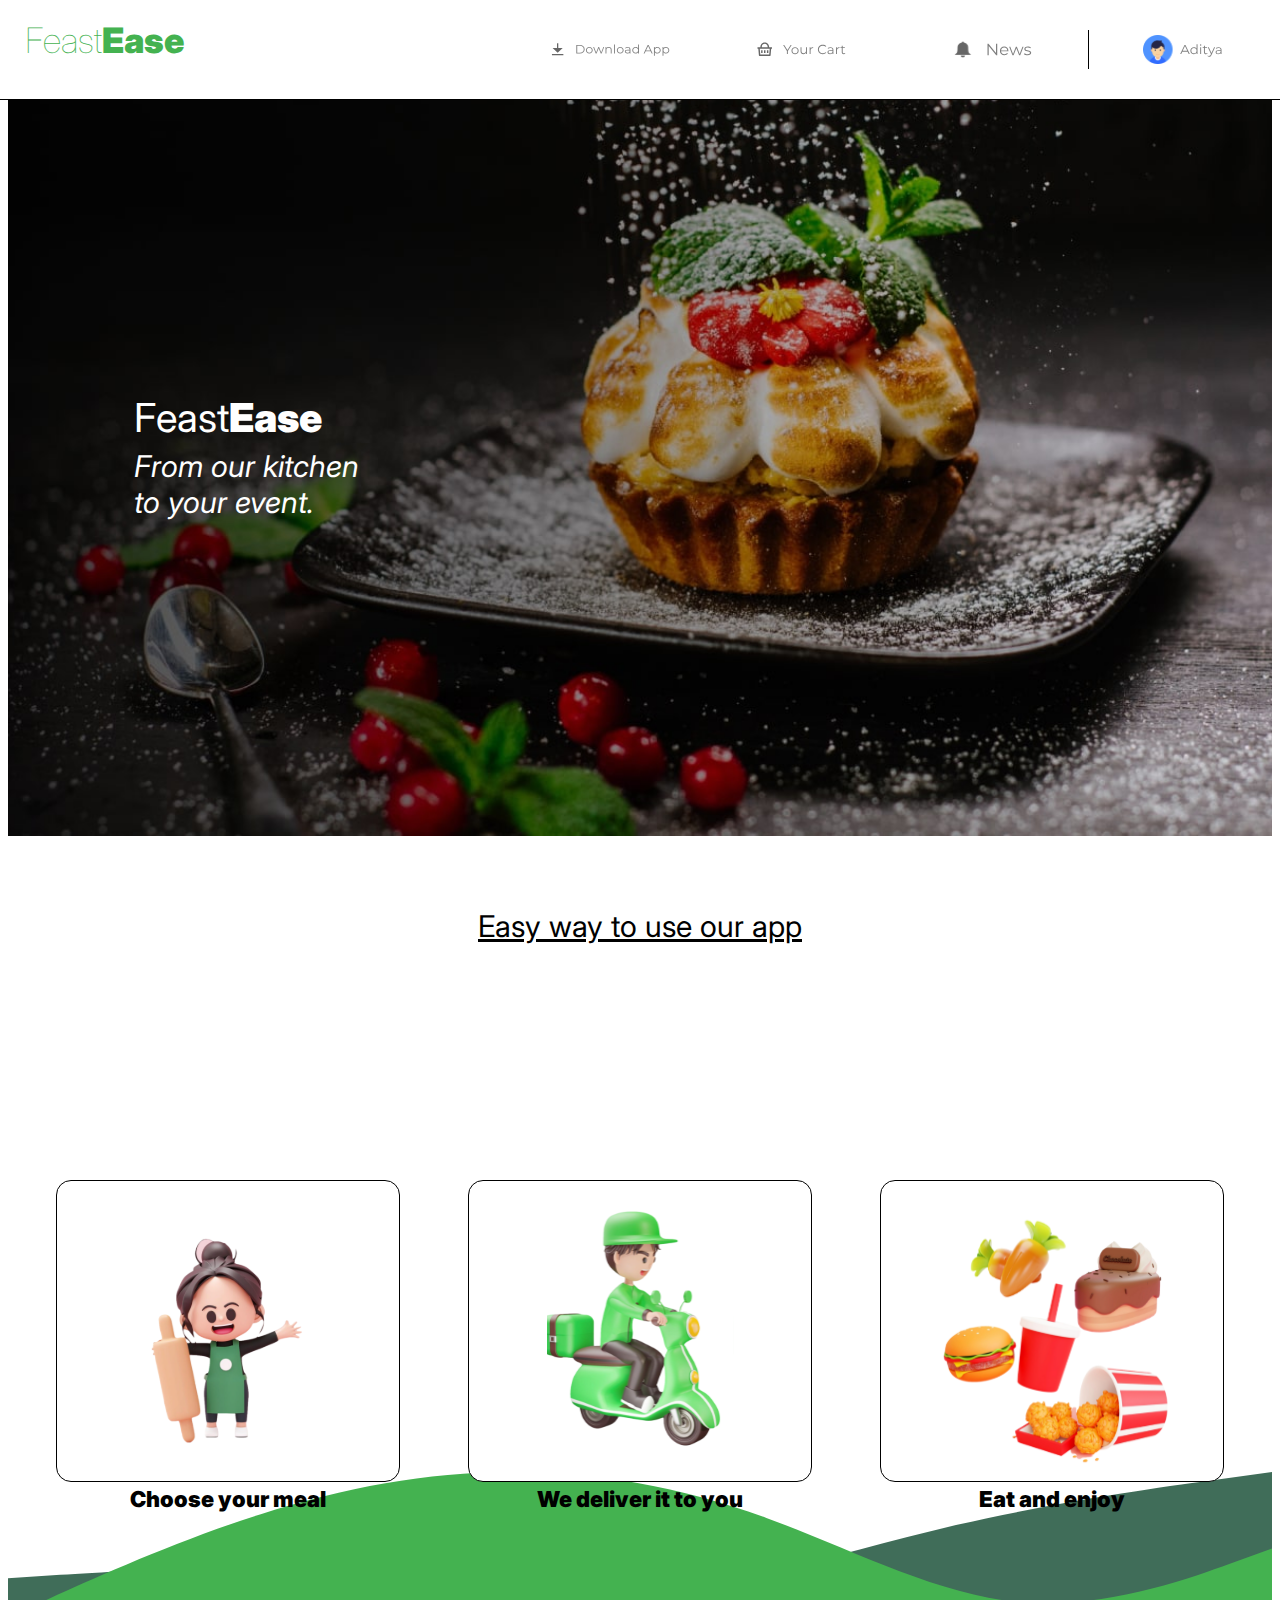
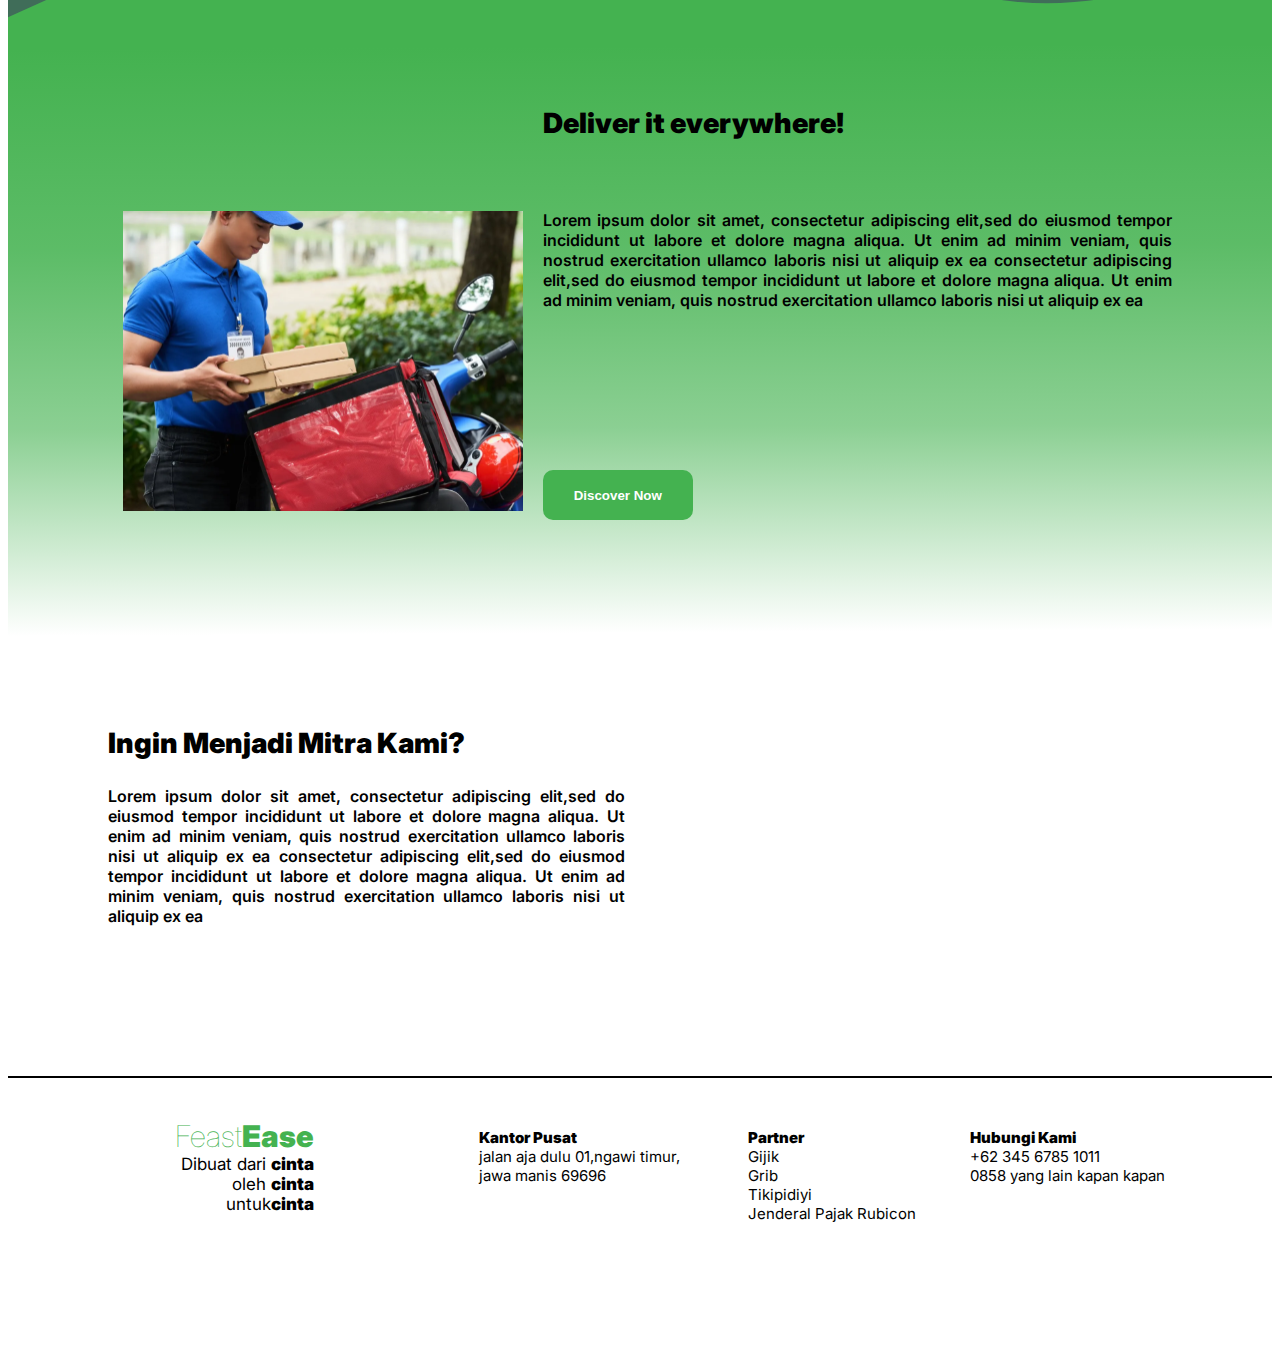
==== commit e66969ac: "modified:   docs/index.html" ====
--- a/docs/index.html
+++ b/docs/index.html
@@ -138,7 +138,10 @@
             <div class="deliver-everywhere-sub_container2">
                 
                 <div class="deliver-everywhere_title">
-                    Deliver it everywhere!
+                    <span>
+                        Deliver it everywhere!
+                    </span>
+                    
                 </div>
 
                 <div class="deliver-everywhere_content">
--- a/docs/style_index.css
+++ b/docs/style_index.css
@@ -17,7 +17,7 @@
     left: 0px;
     right: 0px;
     
-    min-height: 65px;
+    min-height: 11vh;
     justify-content: center;
 
     border-bottom: 1px solid black;
@@ -135,16 +135,14 @@
 
 .welcome-banner-container {
     display: flex;
-    position: absolute;
-    
     background-color: red;
     margin: 0;
     
-    top: 65px; 
     left: 0;
     right: 0;
     
-    min-height: 500px;
+    margin-top: 5%;
+    height: 85vh;
 }
 
 .welcome-banner-container{
@@ -196,39 +194,33 @@
 .easy-way-title-container{
     display: flex;
     justify-content: center;
-
-    position: absolute;
-
     background-color: white;
 
     left: 0;
     right: 0;
-
-    top: 560px;
-    min-height: 50px;
+    justify-content: center;
+    align-items: center;
+    height: 20vh;
 }
 .easy-way-title{
+    display: flex;
     font-size: 30px;
     font-family: 'Inter',sans-serif;
 
     color: black;
-    margin-top: 30px;
     text-decoration: underline;
 }
 
 /*             easy way to use content            */
 
 .easy-way-content-container{
-    position: absolute;
     display: flex;
     justify-content: space-evenly;
     background-color: white;
-    height: 400px;
+    height: 70vh;
 
     left: 0;
     right: 0;
-
-    top: 625px;
 
     background-image: url("./asset_login/Vector1.svg"), url("./asset_login/Vector2.svg");
     background-position: left bottom 0%, right bottom 0%;
@@ -335,20 +327,16 @@
     background-repeat: no-repeat;
     background-size: cover;
     
-
-    position: absolute;
     display: flex;
     box-sizing: border-box;
     
     justify-content: center;
 
     
-    min-height: 400px;
+    height: 70vh;
 
     left: 0;
     right: 0;
-
-    top: 1025px;
 }
 
 .deliver-everywhere-sub_container1{
@@ -449,25 +437,16 @@
 /*               Mitra    Kami              */
 
 .mitra-kami-container{
-
-    background-image: url("./asset_responsive/vector4.svg");
-    background-repeat: no-repeat;
-    background-size: cover;
-    background-position: center;
-
-    position: absolute;
     display: flex;
     box-sizing: border-box;
     
     justify-content: center;
 
     background-color: white;
-    min-height: 400px;
+    min-height: 40vh;
 
     left: 0;
     right: 0;
-
-    top: 1425px;
 }
 .mitra-kami-sub_container1{
     
@@ -481,7 +460,7 @@
     font-family: 'Inter',sans-serif;
     color: black;
 
-    margin-right: 0px;
+    margin-right: 10px;
 }
 .mitra-kami_title{
 
@@ -548,15 +527,13 @@
 .footer-container{
 
     border-top: 2px solid black;
-    position: absolute;
     display: flex;
     box-sizing: border-box;
 
     background-color: white;
-    min-height: 230px;
+    height: 30vh;
     left: 0;
     right: 0;
-    top: 1825px;
     font-family: 'Inter',sans-serif;
 }
 
@@ -663,7 +640,7 @@
     .container-header{
         background-color: white;
         flex-direction: column;
-        min-height: 55px;
+        height: 11vh;
     }
 
     .header-sub_container1{
@@ -745,54 +722,55 @@
 
     .welcome-banner-container {
         flex-direction: column;
-        min-height: 450px;
-        top: 10%;
+        margin-top: 10vh;
     }
 
     .welcome-banner-sub_container{
-        flex-direction: row;
+        flex-direction: column;
+        align-items: center;
+
     }
 
     .FeastEase-welcome-banner{
         font-family: 'Inter',sans-serif;
         
         color: white;
-        
         margin-left: 0px;
-        margin-top: 100px;
+        align-items: center;
+        justify-content: center;    
+        align-items: center;
         
     }
 
     .easy-way-title-container{
+        display: flex;
+        flex-direction: column;
         justify-content: center;
-        margin: 0px;
-        border-top: 2px solid black;
-        top: 60%;
+        align-items: center;
+        height: 10vh;
+        margin-top: 3vh;
     }
     .easy-way-title{
         font-size: 30px;
-        margin-top: 40px;
-        margin-bottom: 0px;
-        margin: 10v;
         align-items: center;
     }
     .easy-way-content-container{
         align-items: center;
         font-size: 20px;
-        top: 70%;
+        flex-direction: column;
+        height: 140vh;
     }
     .easy-way-content-container img{
         width: 300px;
         height: 300px;
     }
-
     .easy-way-content-sub_container1,.easy-way-content-sub_container2,.easy-way-content-sub_container3{
-        width: 50vw;
+        width: 80vw;
         height: 70vh;
     }
     .easyway{
-        margin: 0px;
         background-color: white;
+        font-size: 3vw;
     }
 
     .emak2{
@@ -808,11 +786,6 @@
 
     .food{
         margin: 0px;
-    }
-
-    .easy-way-content-container{
-       flex-direction: column;
-       height: 1075px;
     }
 
     .easy-way-content-sub_container1{
@@ -822,23 +795,14 @@
     }
    
 
-
-
-
-
     .deliver-everywhere-container{
         flex-direction: column;
-        height: 500px;
-        top: 189%;
+        height: 90vh;
     }
     
     .deliver-everywhere-sub_container1{
-
-        margin-top: 40px;
         justify-content: center;
 
-        margin-left: 20vw;
-        margin-right: 20vw;
     }
     .blue_man-img{
         margin: 0px;
@@ -846,49 +810,44 @@
         height: 200px;
     }
 
-
-
     .deliver-everywhere-sub_container2{
 
         margin: 0px;
     }
     .deliver-everywhere_title{
         text-align: center;
-        font-size: 25px;
+        font-size: 5vw;
     }
     .deliver-everywhere_content{
         margin-left: 50px;
         margin-right: 50px;
         flex-basis: 40%;
-        font-size: 16px;
+        font-size: 3vw;
     }
     .deliver-everywhere_button{
         margin-top: 20px;
         justify-content: center;
         flex-basis: 40%;
-    }
-
-
+        font-size: 2vw;
+    }
 
     .mitra-kami-container{
         flex-direction: column;
-        min-height: 610px;
-        top: 250%;
-        height: 300px;
         background-image: none;
+        height: 70vh;
     }
     .mitra-kami_title{
         margin: 0px;
         text-align: center;
         flex-basis: 20%;
-        font-size: 25px;
+        font-size: 5vw;
     }
     .mitra-kami_content{
         margin: 0px;
         margin-left: 50px;
         margin-right: 50px;
         flex-basis: 80%;
-        font-size: 16px;
+        font-size: 3vw;
     }
 
     .mitra-img{
@@ -900,17 +859,15 @@
         min-width: 200px;
     }
 
-
     .footer-container{
-        
+        margin-top: 5vh;
+        height: 40vh;
         flex-direction: column;
         justify-content: center;
-
-        min-height: 300px;
-        top: 320%;
     }
     .footer-sub_container1{
         margin: 0px;
+        margin-top: 2vh;
         flex-basis: 25%;
         font-size: 20px;
         justify-content: center;
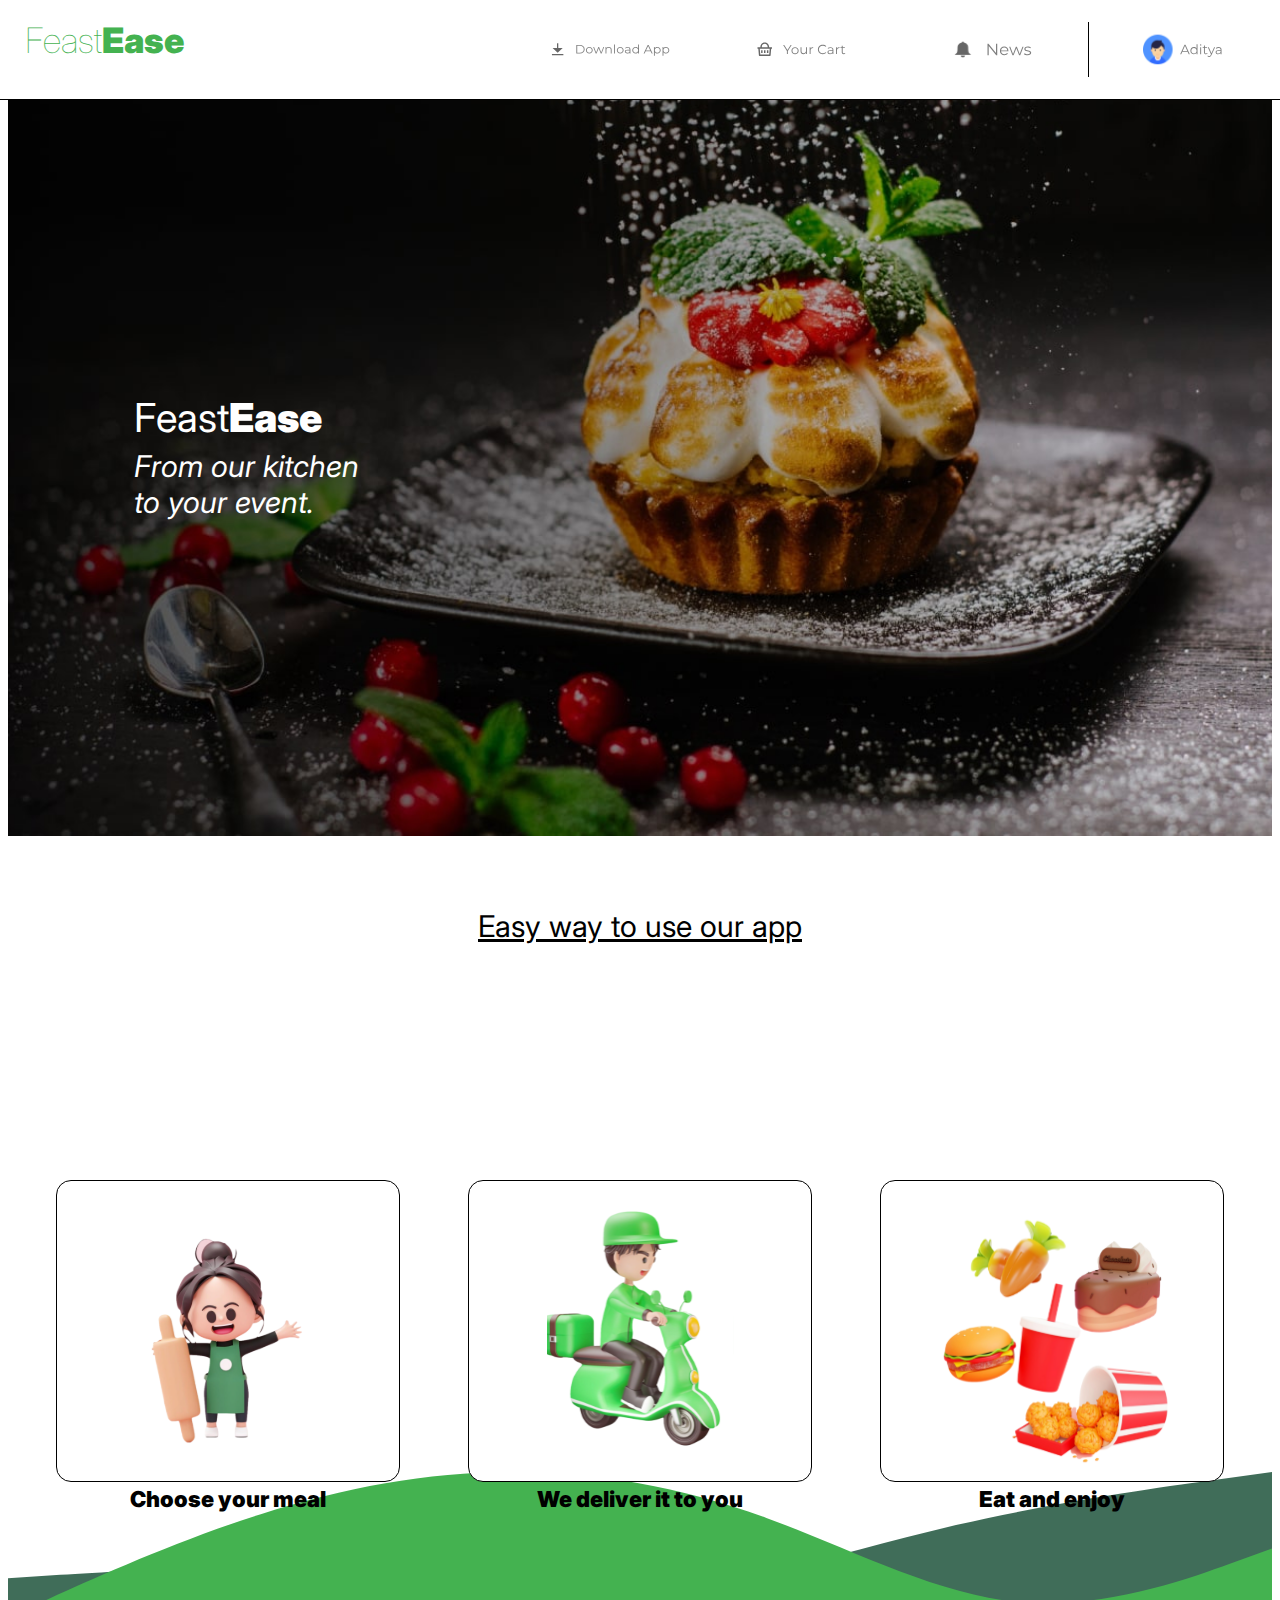
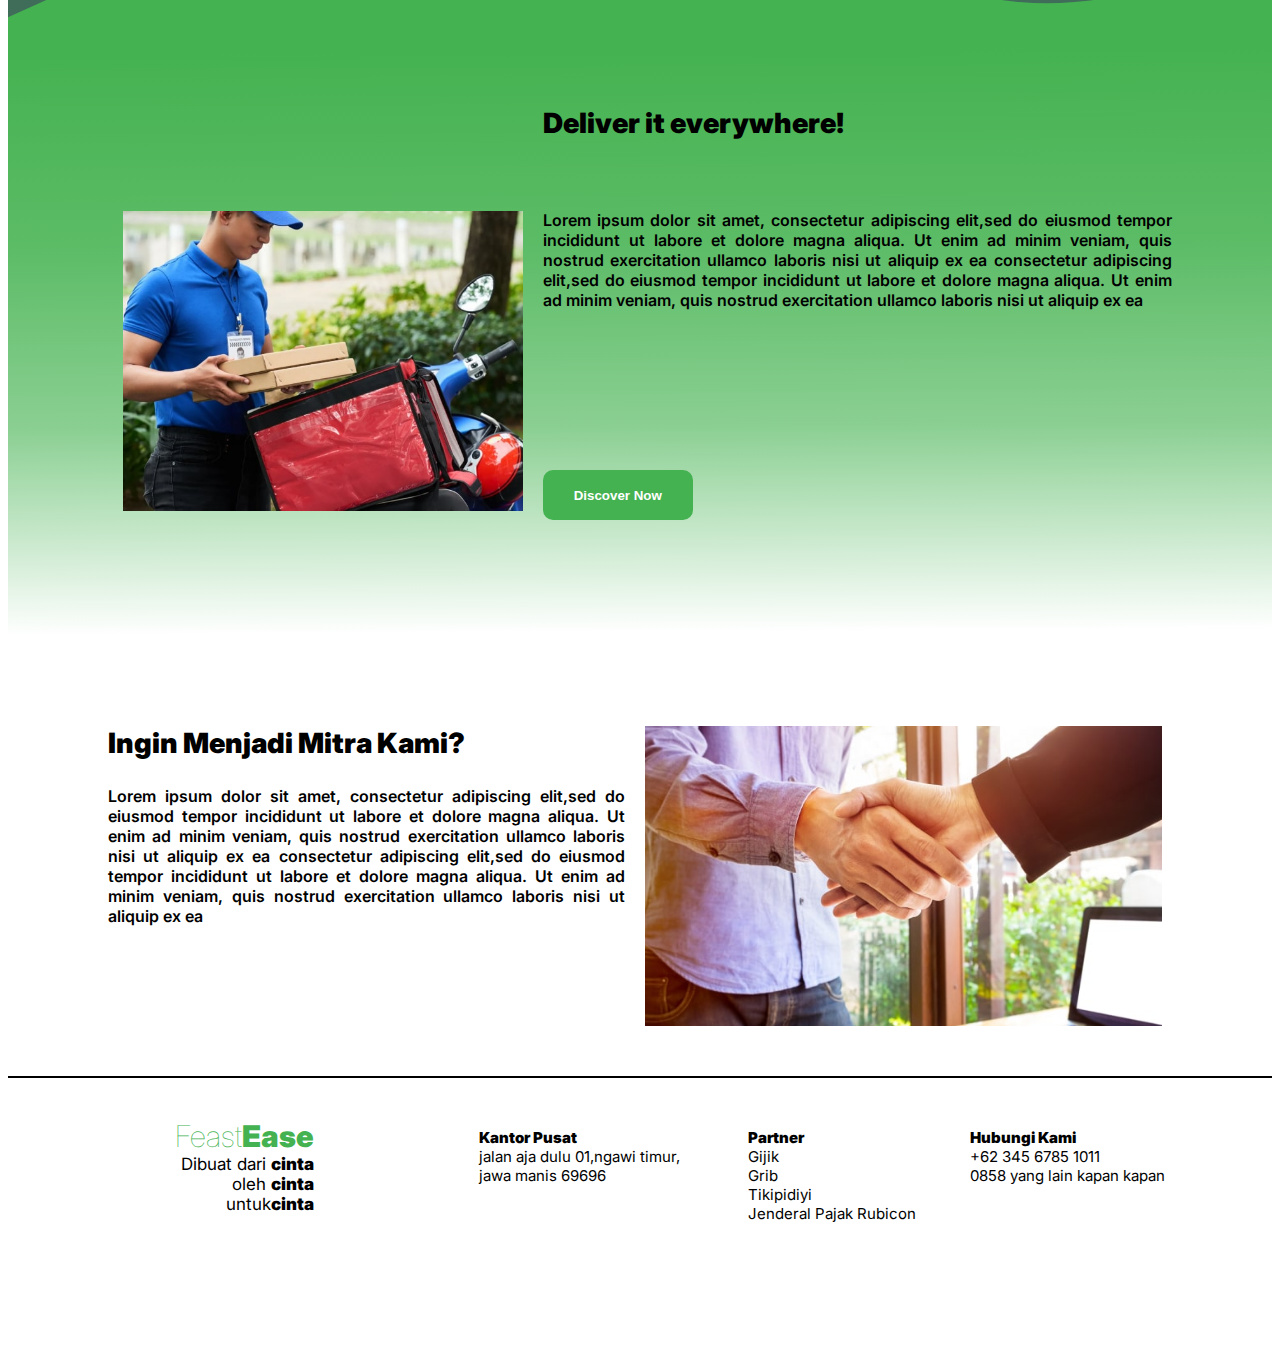
==== commit 7a81e037: "new feature" ====
--- a/docs/index.html
+++ b/docs/index.html
@@ -27,7 +27,7 @@
             </div>
             
             <div class="header-sub_container2" >
-                <div class="download-app-header" >
+                <div class="download-app-header"  onclick="downloadImage()">
                     <img src="asset_responsive/Download.svg" alt="download app">
                 </div>
                 
@@ -44,15 +44,44 @@
                 </div>
                 
                 <div class="account-header" >
-                    <div class="account-dropdown" >
+                    <div class="account-dropdown" onclick="showPop()">
+                        <img src="asset_responsive/Account.svg" alt="account">
+                    </div>
+                </div>
+            </div>
+        </div>
+
+        <div class="loginPop" id="loginPop">
+            
+                <div class="login_split split1">
+                    <span>
+                        Akun Saya
+                    </span>
+                </div>
+                <div class="login_split split2">
+                    <span>
+                        Pengaturan
+                    </span>
+                </div>
+                <div class="login_split split3">
+                    <span>
+                        Bookmark
+                    </span>
+                </div>
+                <div class="login_split split4">
+                    <span>
                         <a href="login.html">
-                            <img src="asset_responsive/Account.svg" alt="account">
+                            Log in
                         </a>
-                    </div>
-                </div>
-            </div>
-            
-
+                        
+                    </span>
+                </div>
+                <div class="login_split split5">
+                    <span>
+                        Pusat Bantuan
+                    </span>
+                </div>
+            
         </div>
 
         <div class="welcome-banner-container" >
--- a/docs/style_index.css
+++ b/docs/style_index.css
@@ -2,6 +2,10 @@
 body{
     display: flex;
     flex-direction: column;
+}
+a{
+    color: inherit;
+    text-decoration: none;
 }
 
 /*      Header    Header    Header      Header      Header */
@@ -113,14 +117,30 @@
     margin-top: 10px;
     margin-bottom: 10px;
 }
+.download-app-header{
+    cursor: pointer;
+}
 
 .account-header{
     border-left: 1px solid black;
+    align-items: center;
+}
+.account-dropdown{
+    align-items: center;
+    cursor: pointer;
+}
+.account-dropdown img[alt="account"]{
+    width: 9vw;
+    height: 5vh;
+    margin-right: 0.1vw;
+}
+.account-dropdown img[alt="dropdown"]{
+    width: 1.5vw;
+    height: 2vh;
 }
 
 .header-sub_container2 img[alt="account"]{
     
-
     max-width: 80px;
     max-height: 50px;
 
@@ -128,7 +148,41 @@
     margin-bottom: 5px;
 
 }
-
+/*  login pop   */
+
+.loginPop{
+    visibility: hidden;
+    position: fixed;
+    display: flex;
+    flex-direction: column;
+    background-color: white;
+    border: 1px solid black;
+
+    right: 2%;
+    top: 11%;
+    
+    width: 20vw;
+    height: 35vh;
+    z-index: 15;
+}
+.login_split{
+    display: flex;
+    justify-content: center;
+    align-items: center;
+    flex-basis: 20%;
+    font-family: 'Inter',sans-serif;
+}
+.login_split:hover{
+    background-color: #44B250;
+    color: white;
+}
+.split1,.split2,.split3,.split4{
+    border-bottom: 0.1px solid #DBDBDB;
+}
+.login_split span{
+    cursor: pointer;
+    font-size: 1.3vw;
+}
 
 /*                       welcome banner                   !!!!!!!!*/
 
@@ -351,7 +405,7 @@
 .blue_man-img{
    
 
-    background-image: url("./asset_responsive/Blue_man.svg");
+    background-image: url("./asset_responsive/Blue_man-min.jpg");
     background-size: cover;
     background-position: center;
     background-repeat: no-repeat;
@@ -504,7 +558,7 @@
 .mitra-img{
     
 
-    background-image: url("./asset_responsive/two-business-men-shaking-hands\ 1.svg");
+    background-image: url("./asset_responsive/two-business-men-shaking-hands\ 1-min.jpg");
     background-size: cover;
     background-position: center;
     background-repeat: no-repeat;
@@ -641,6 +695,7 @@
         background-color: white;
         flex-direction: column;
         height: 11vh;
+
     }
 
     .header-sub_container1{
@@ -652,8 +707,8 @@
     
         font-family: 'Inter',sans-serif;
         
-        margin-top: 0px;
-        margin-bottom: 0px;
+        margin-top: 0.5vh;
+        margin-bottom: 0.5vh;
         margin-left: 10px;
         margin-right: 10px;
 
@@ -670,8 +725,6 @@
         flex-grow: 0;
         display: flex;
         
-        
-        
         margin-top: 0px;
         margin-bottom: 0px;
         margin-left: 0px;
@@ -685,8 +738,17 @@
     .your-cart-header{
         border-left: 1px solid black;
         border-right: 1px solid black;
-    }
-
+        height: 4vh;
+    }
+
+    .news-header{
+        border-right: 1px solid black;
+        height: 4vh
+    }
+
+    .account-header{
+        border: 1px solid transparent;
+    }
     .header-sub_container2 img[alt="download app"]{
         
     
@@ -740,6 +802,18 @@
         justify-content: center;    
         align-items: center;
         
+    }
+    .E-welcome,.F-welcomer{
+        font-size: 7vw;
+    }
+    .FT-welcome{
+        font-size: 6vw;
+    }
+
+    .loginPop{
+        right: 2%;
+        width: 30vw;
+        height: 20vh;
     }
 
     .easy-way-title-container{
@@ -751,7 +825,7 @@
         margin-top: 3vh;
     }
     .easy-way-title{
-        font-size: 30px;
+        font-size: 5vw;
         align-items: center;
     }
     .easy-way-content-container{
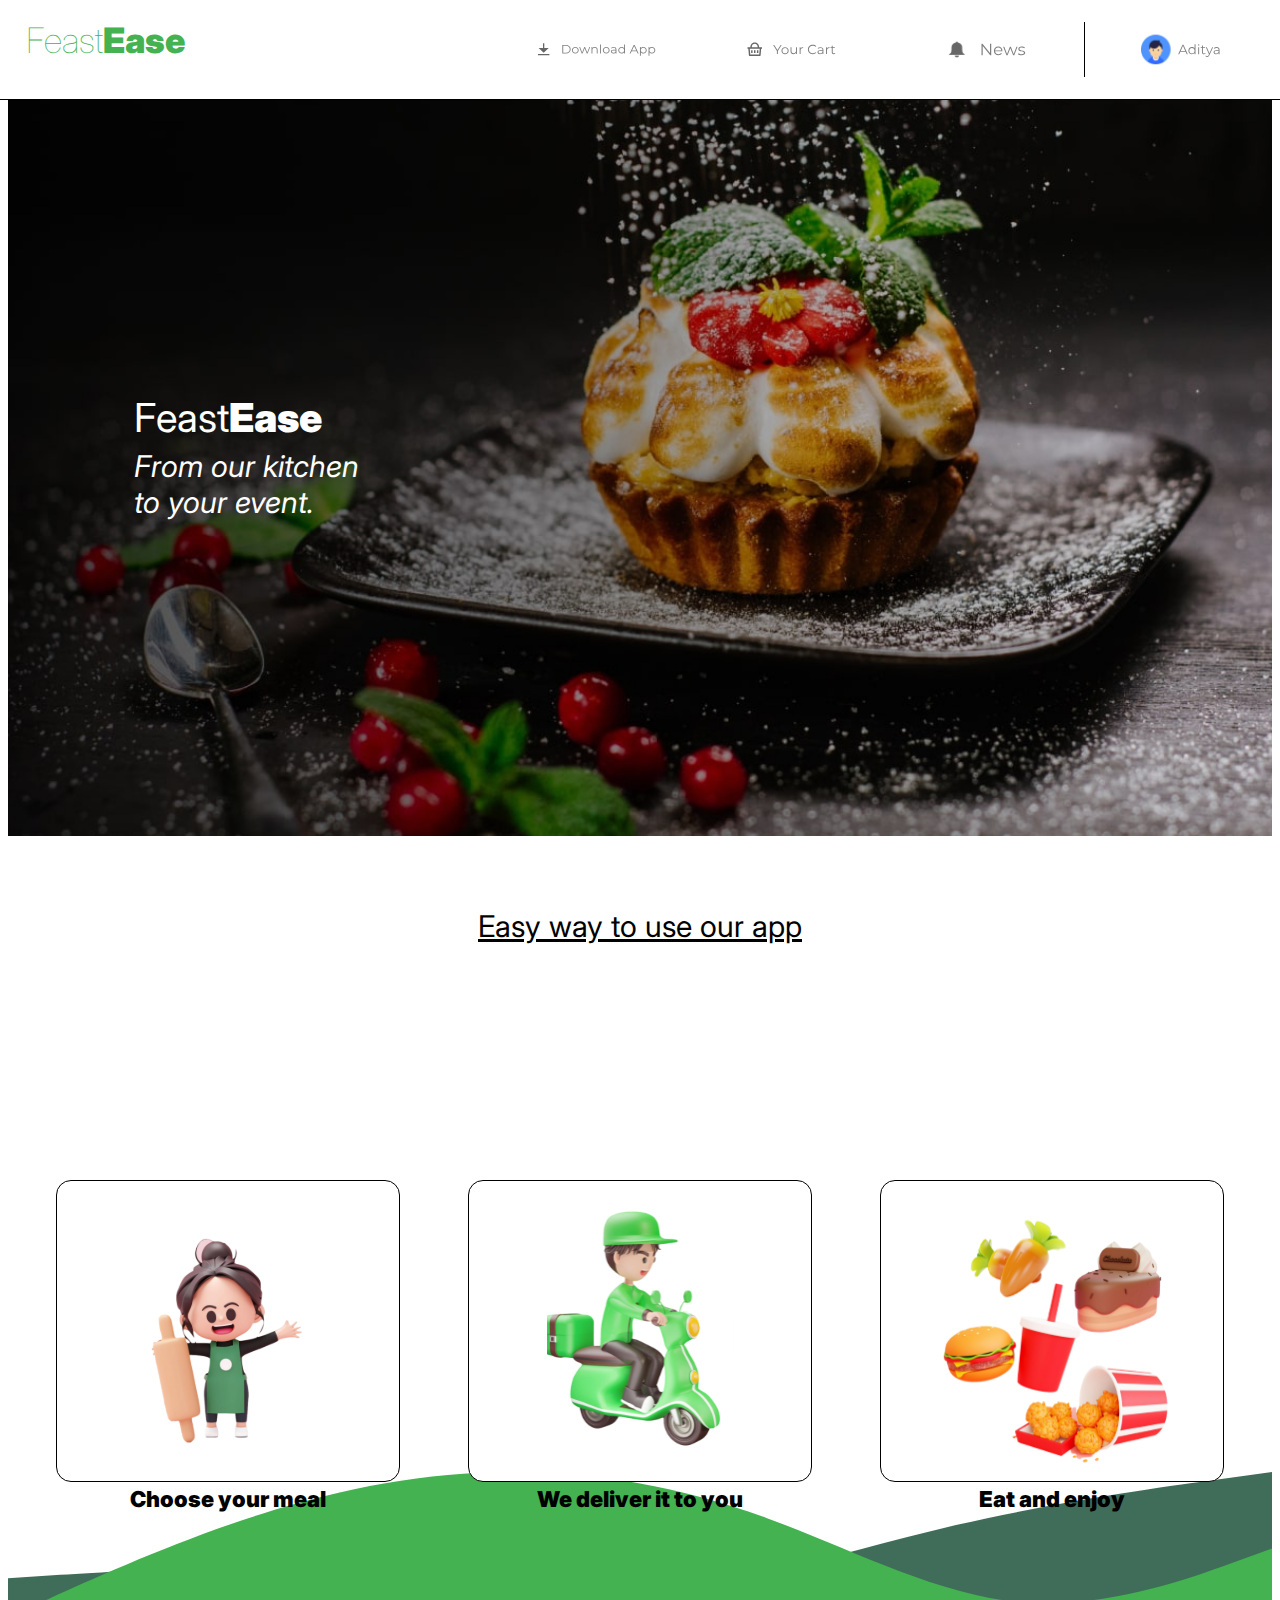
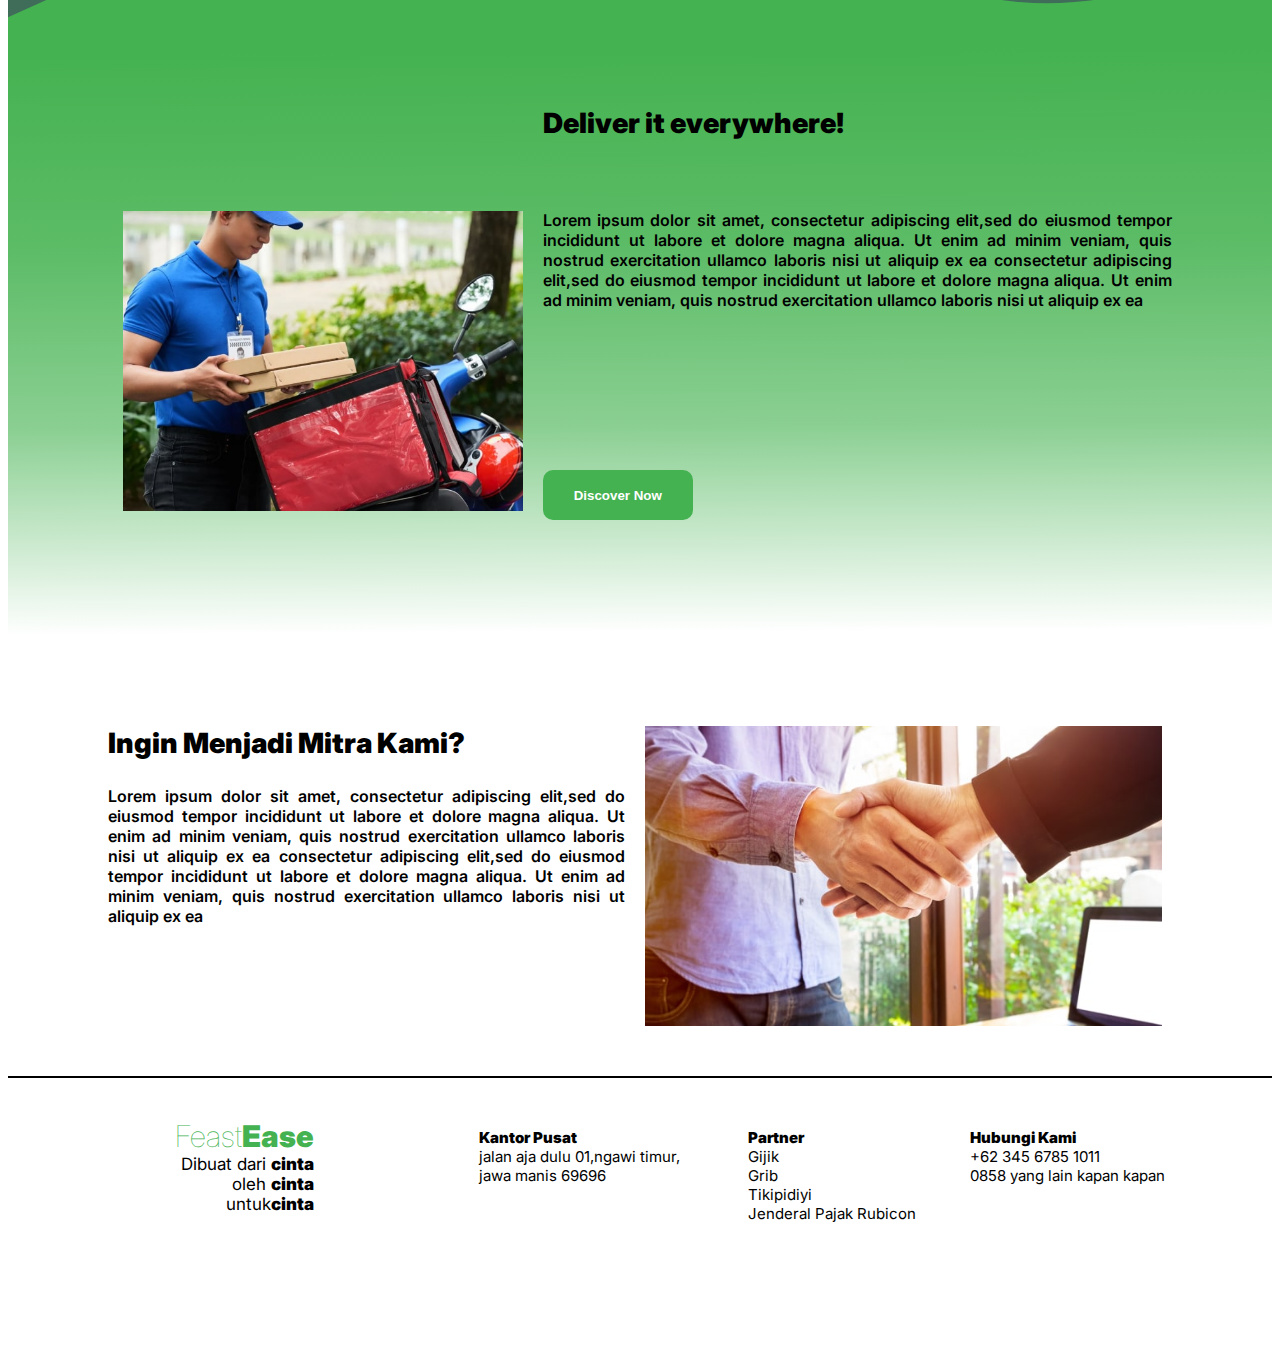
==== commit 3f474e13: "fixing bug on checkout pages" ====
--- a/docs/index.html
+++ b/docs/index.html
@@ -83,6 +83,28 @@
                 </div>
             
         </div>
+
+        <div class="akunPop" id="akunPop" onclick="akunHidden()">
+            <div class="akun_split">
+                <img src="./asset_responsive/Account.svg" alt="">
+            </div>
+            <div class="akun_split">
+                <span>Halo Aditya</span>
+            </div>
+            <div class="akun_split">
+                <span>username: aditya</span>
+            </div>
+            <div class="akun_split">
+                <span>password: *********</span>
+            </div>
+            <div class="akun_split">
+                <span>age: 19</span>
+            </div>
+            <div class="akun_split">
+                <span>occupancy: private employe</span>
+            </div>
+        </div>
+
 
         <div class="welcome-banner-container" >
             <div class="welcome-banner-sub_container" >
--- a/docs/style_index.css
+++ b/docs/style_index.css
@@ -35,8 +35,8 @@
     
     margin-top: 5px;
     margin-bottom: 5px;
-    margin-left: 25px;
-    margin-right: 1px;
+    margin-left: 0px;
+    margin-right: 0px;
 
     flex-grow: 0;
     flex-basis: 39%;
@@ -48,6 +48,7 @@
 .Feast-header{
     font-weight: 100;
     color: #44B250;
+    margin-left: 2vw;
 }
 .Ease-header{
     font-weight: 1000;
@@ -156,7 +157,7 @@
     display: flex;
     flex-direction: column;
     background-color: white;
-    border: 1px solid black;
+    box-shadow: 0 2px 4px rgba(0, 0, 0, 0.2);
 
     right: 2%;
     top: 11%;
@@ -183,6 +184,50 @@
     cursor: pointer;
     font-size: 1.3vw;
 }
+
+.akunPop{
+    visibility: hidden;
+    align-items: center;
+    display: flex;
+    justify-content: space-evenly;
+    font-family: 'inter',sans-serif;
+    box-shadow: 0 2px 4px rgba(0, 0, 0, 0.2);
+
+    position: fixed;
+    display: flex;
+    flex-direction: column;
+    background-color: white;
+    box-shadow: 0 2px 4px rgba(0, 0, 0, 0.2);
+
+    right: 2%;
+    top: 11%;
+    
+    width: 20vw;
+    height: 35vh;
+    z-index: 15;
+}
+.akun_split{
+    display: flex;
+    text-align: start;
+    justify-content: space-evenly;
+}
+.akun_split span{
+    font-size: 1.2vw;
+}
+.akunPop img{
+    width: 8vw;
+}
+
+.click_for{
+    visibility: hidden;
+    z-index: 11;
+    position: fixed;
+    left: 0px;
+    top: 0px;
+    bottom: 0px;
+    right: 0px;
+}
+
 
 /*                       welcome banner                   !!!!!!!!*/
 
@@ -709,8 +754,8 @@
         
         margin-top: 0.5vh;
         margin-bottom: 0.5vh;
-        margin-left: 10px;
-        margin-right: 10px;
+        margin-left: 0px;
+        margin-right: 0px;
 
         left: 0px;
         right: 0px;
@@ -812,8 +857,12 @@
 
     .loginPop{
         right: 2%;
-        width: 30vw;
-        height: 20vh;
+        width: 50vw;
+        height: 30vh;
+        
+    }
+    .loginPop span{
+        font-size: 2.5vw;
     }
 
     .easy-way-title-container{
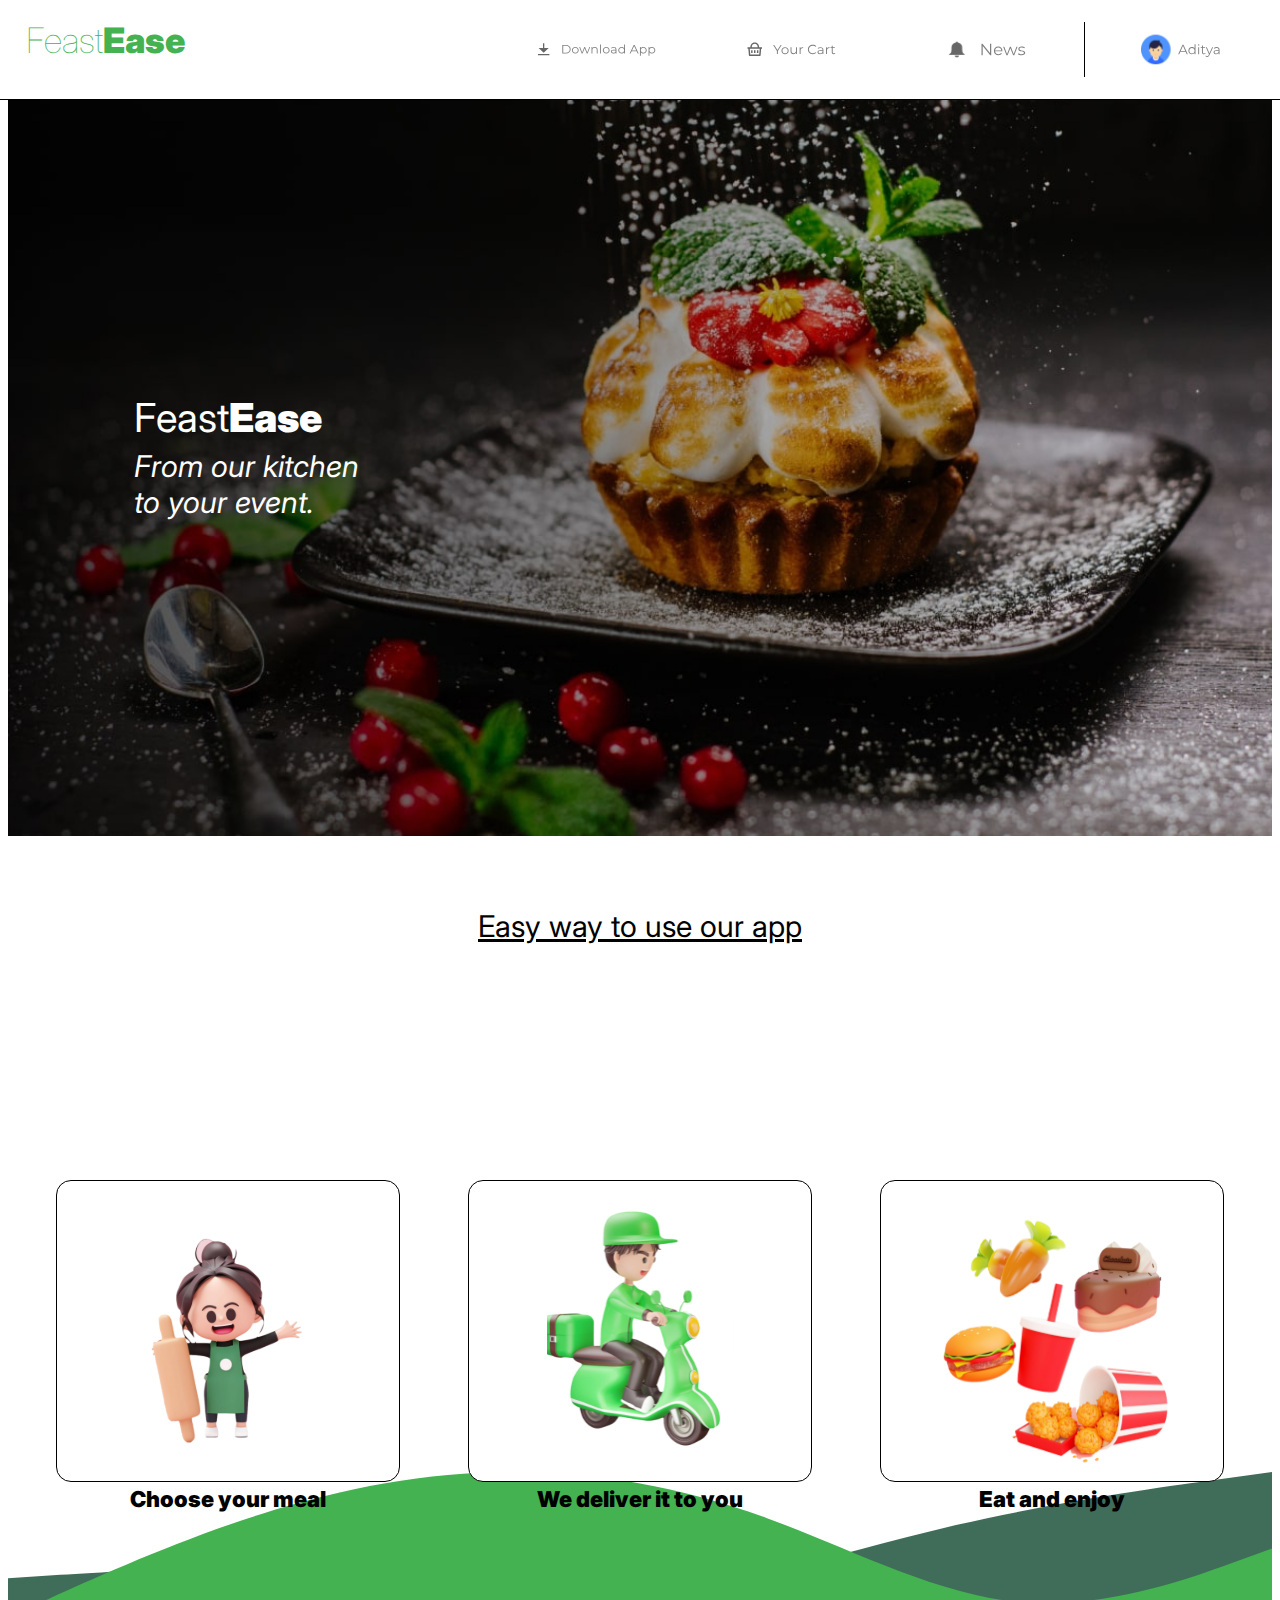
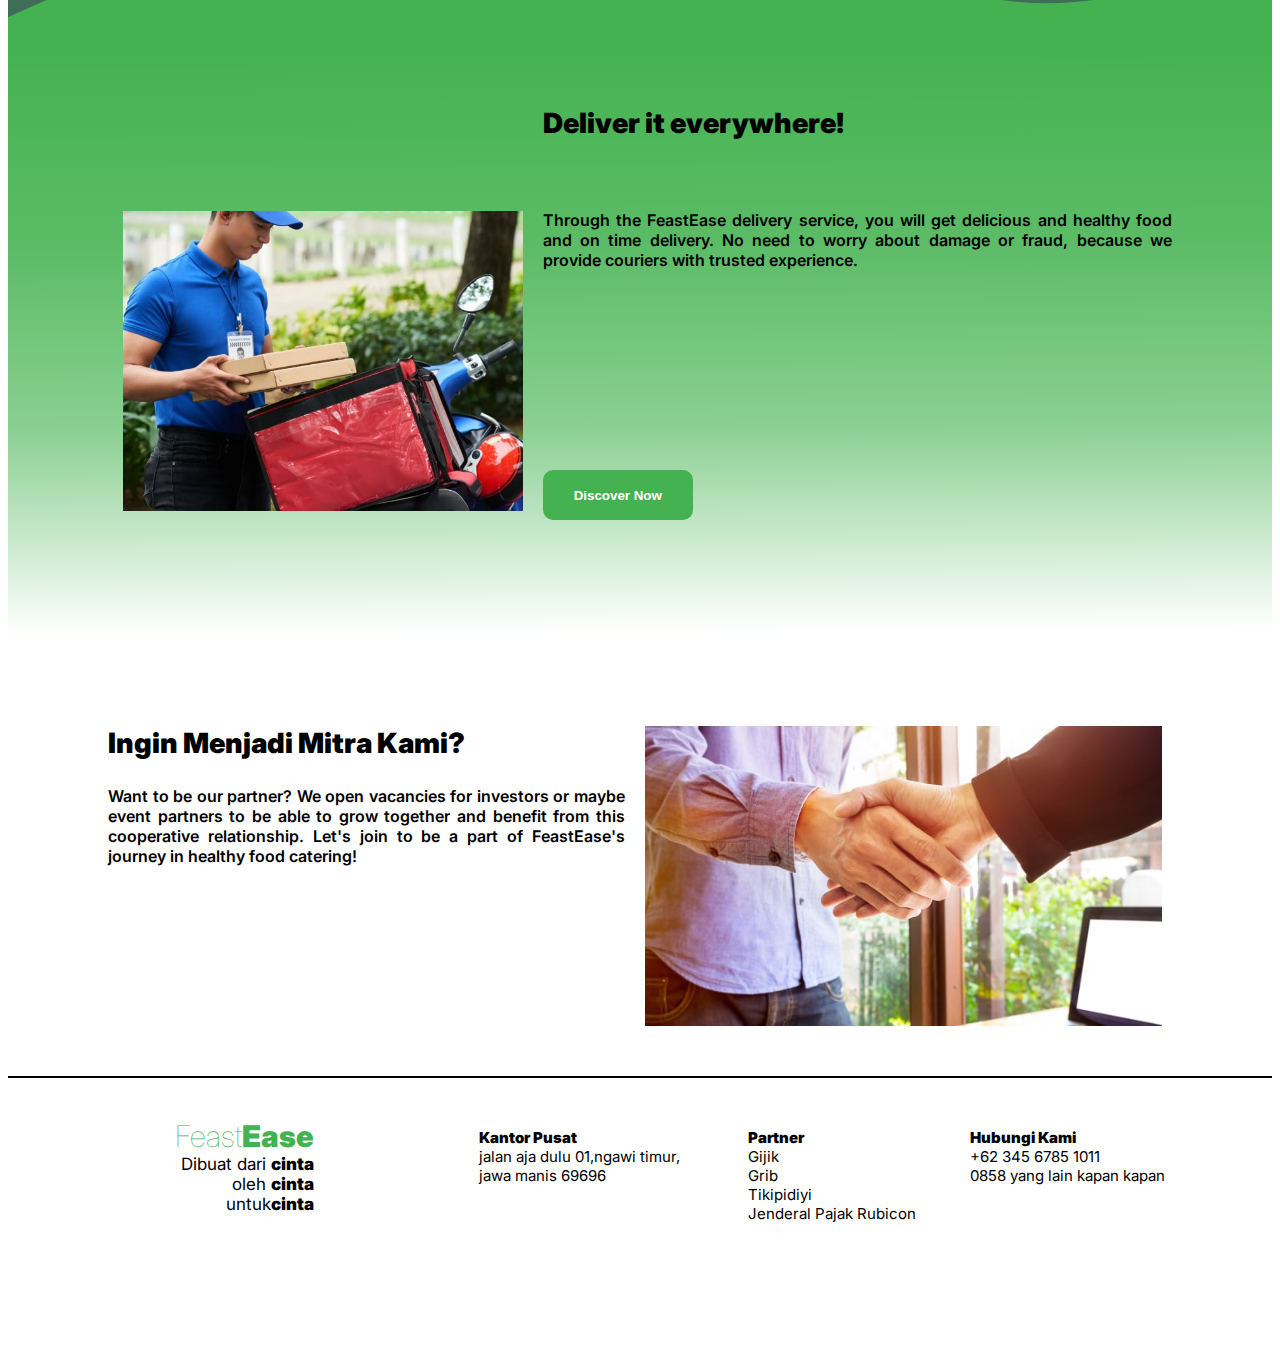
==== commit 0c0aaea5: "export img" ====
--- a/docs/index.html
+++ b/docs/index.html
@@ -196,13 +196,7 @@
                 </div>
 
                 <div class="deliver-everywhere_content">
-                    Lorem ipsum dolor sit amet, consectetur adipiscing elit,sed do 
-                    eiusmod tempor incididunt ut labore et dolore magna aliqua. Ut 
-                    enim ad minim veniam, quis nostrud exercitation ullamco laboris 
-                    nisi ut aliquip ex ea consectetur adipiscing elit,sed do 
-                    eiusmod tempor incididunt ut labore et dolore magna aliqua. Ut 
-                    enim ad minim veniam, quis nostrud exercitation ullamco laboris 
-                    nisi ut aliquip ex ea 
+                    Through the FeastEase delivery service, you will get delicious and healthy food and on time delivery. No need to worry about damage or fraud, because we provide couriers with trusted experience.
                 </div>
 
                 <div class="deliver-everywhere_button">
@@ -224,13 +218,8 @@
                 </div>
 
                 <div  class="mitra-kami_content">
-                    Lorem ipsum dolor sit amet, consectetur adipiscing elit,sed do 
-                    eiusmod tempor incididunt ut labore et dolore magna aliqua. Ut 
-                    enim ad minim veniam, quis nostrud exercitation ullamco laboris 
-                    nisi ut aliquip ex ea consectetur adipiscing elit,sed do eiusmod 
-                    tempor incididunt ut labore et dolore magna aliqua. Ut enim ad 
-                    minim veniam, quis nostrud exercitation ullamco laboris 
-                    nisi ut aliquip ex ea 
+                    Want to be our partner?
+                    We open vacancies for investors or maybe event partners to be able to grow together and benefit from this cooperative relationship. Let's join to be a part of FeastEase's journey in healthy food catering!
                 </div>
 
             </div>
